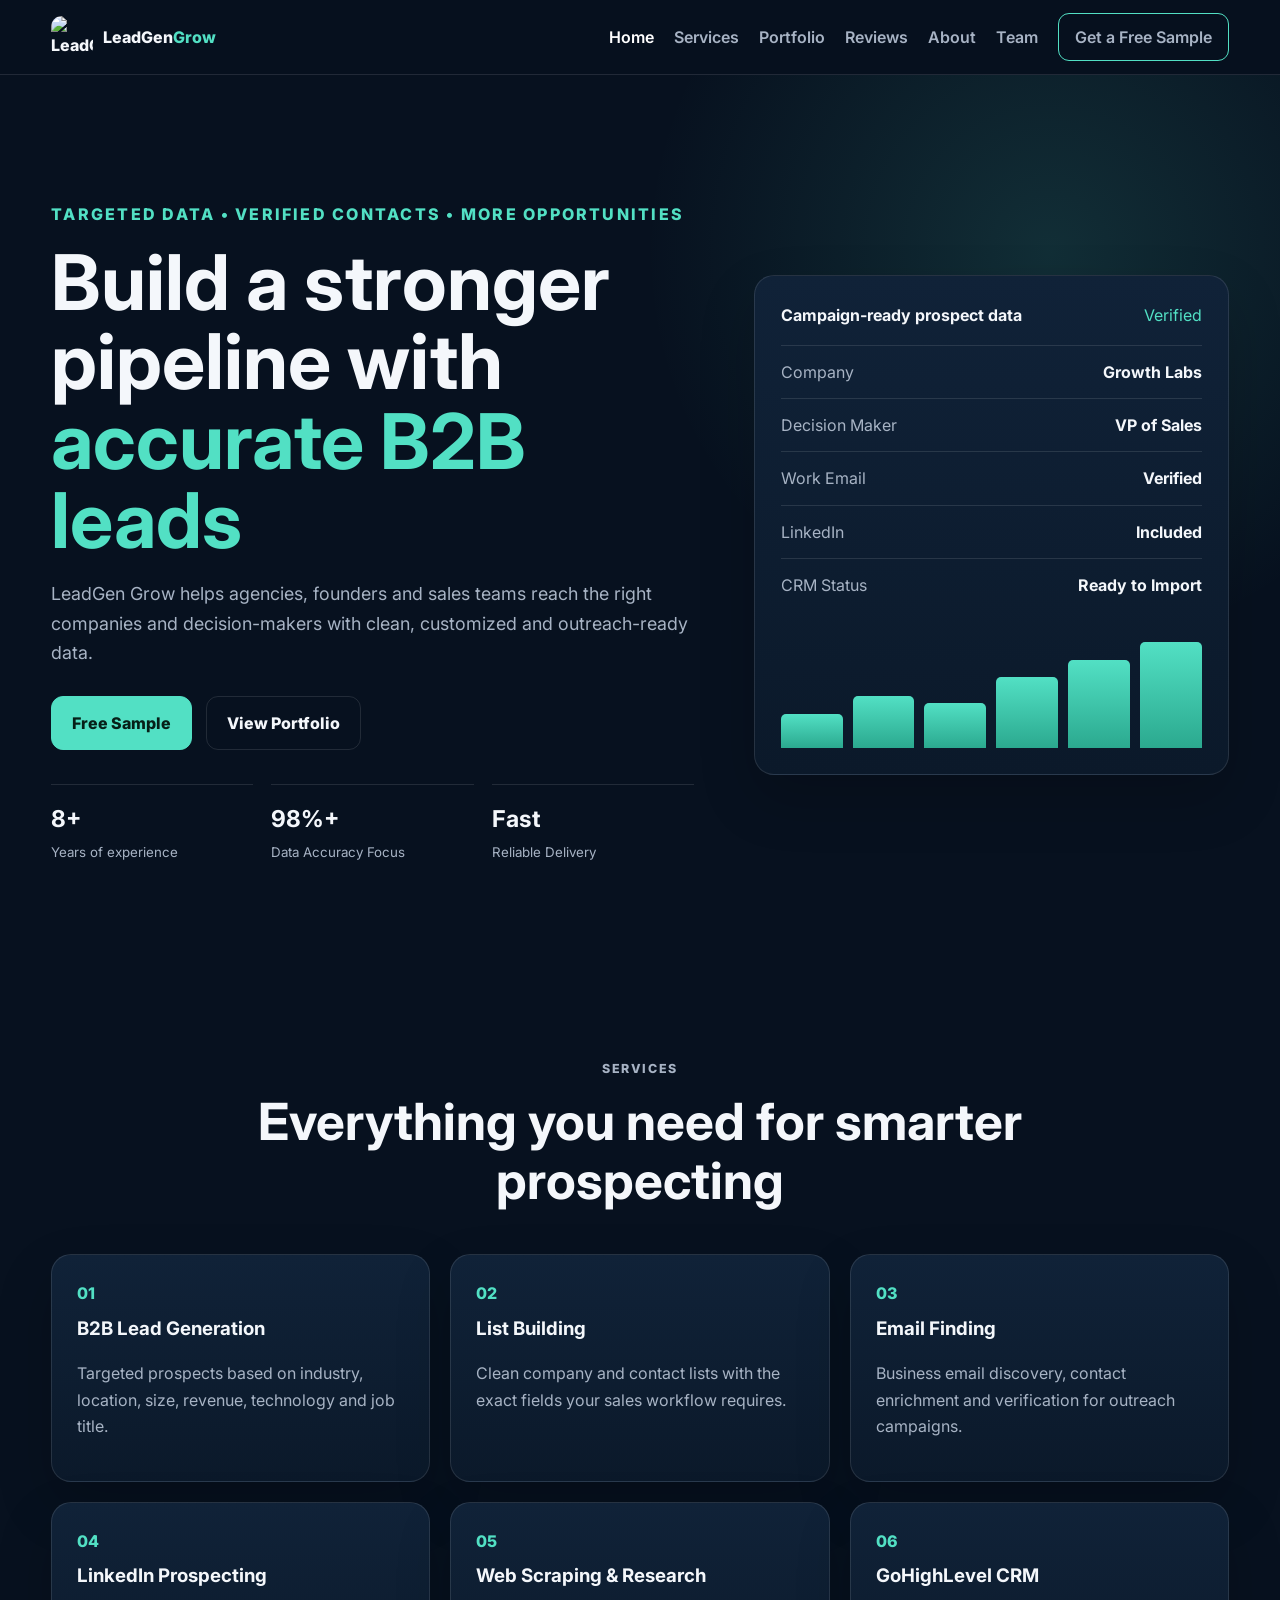
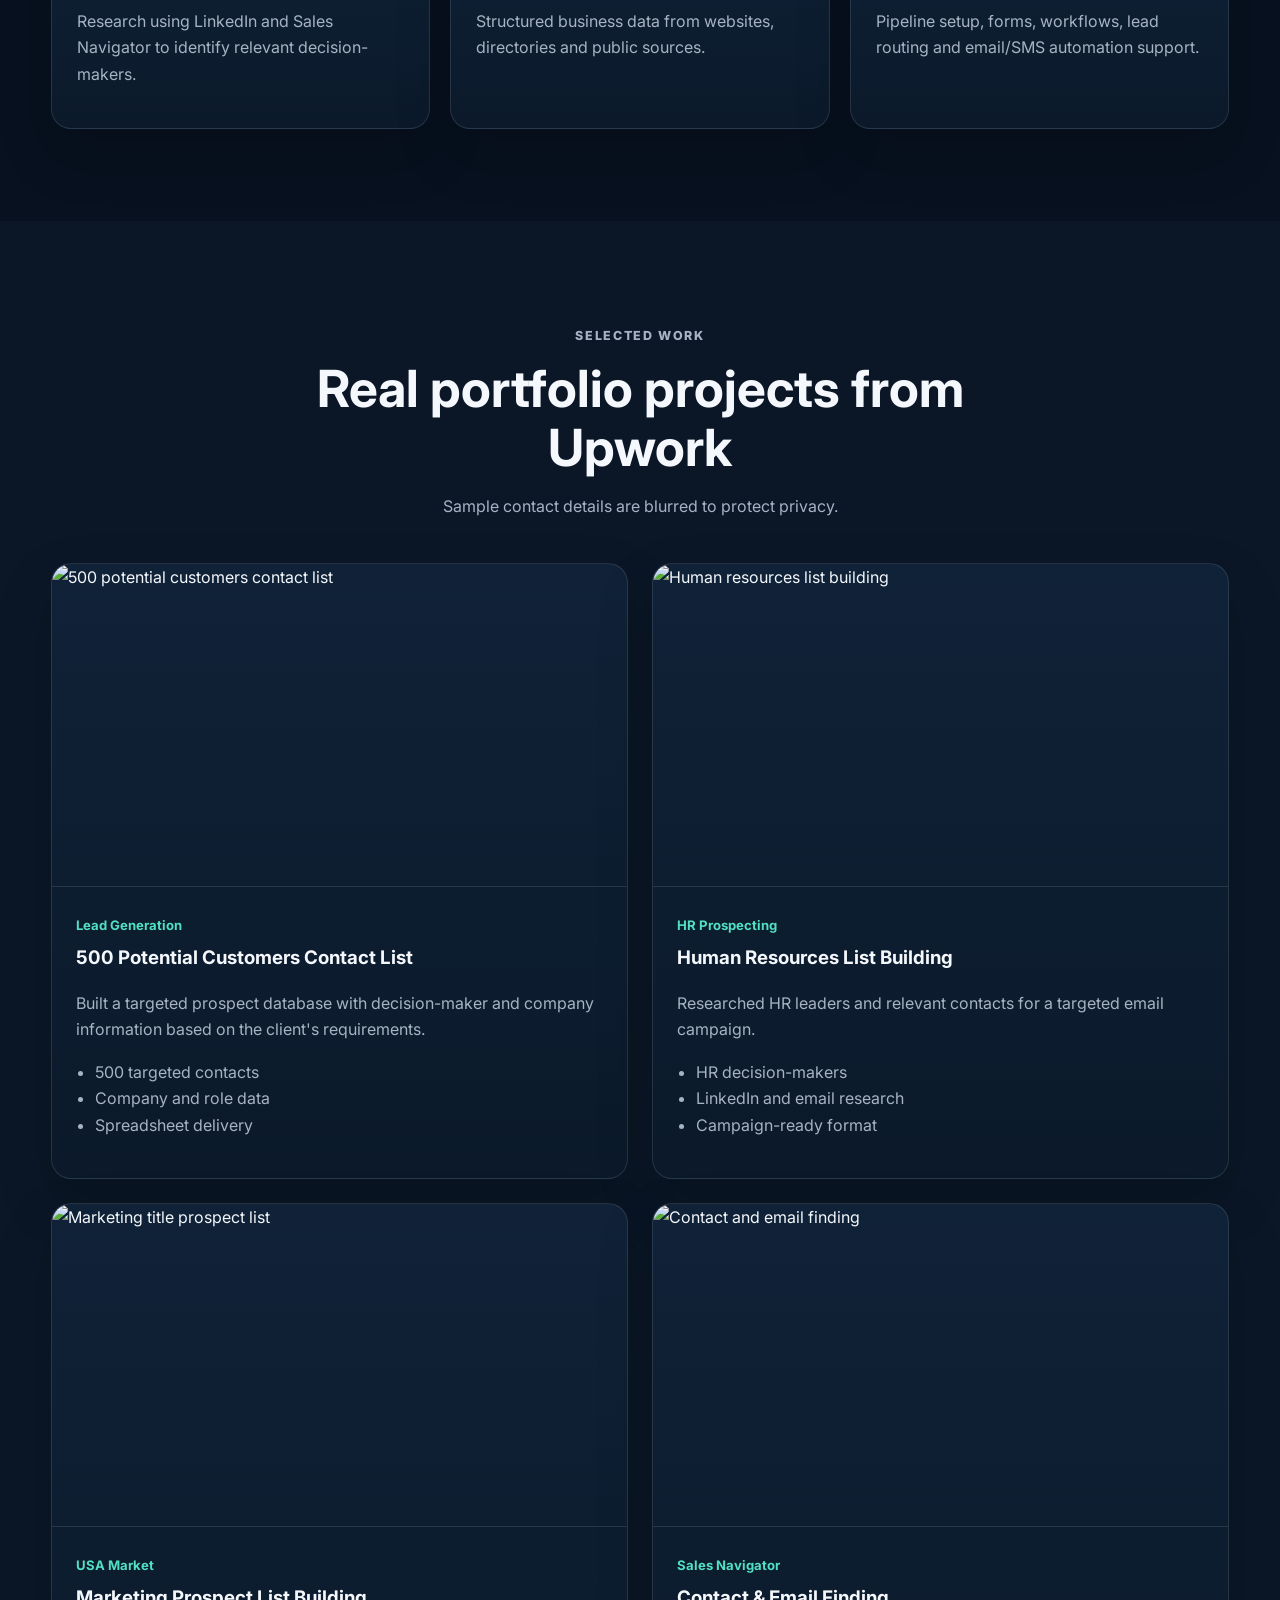
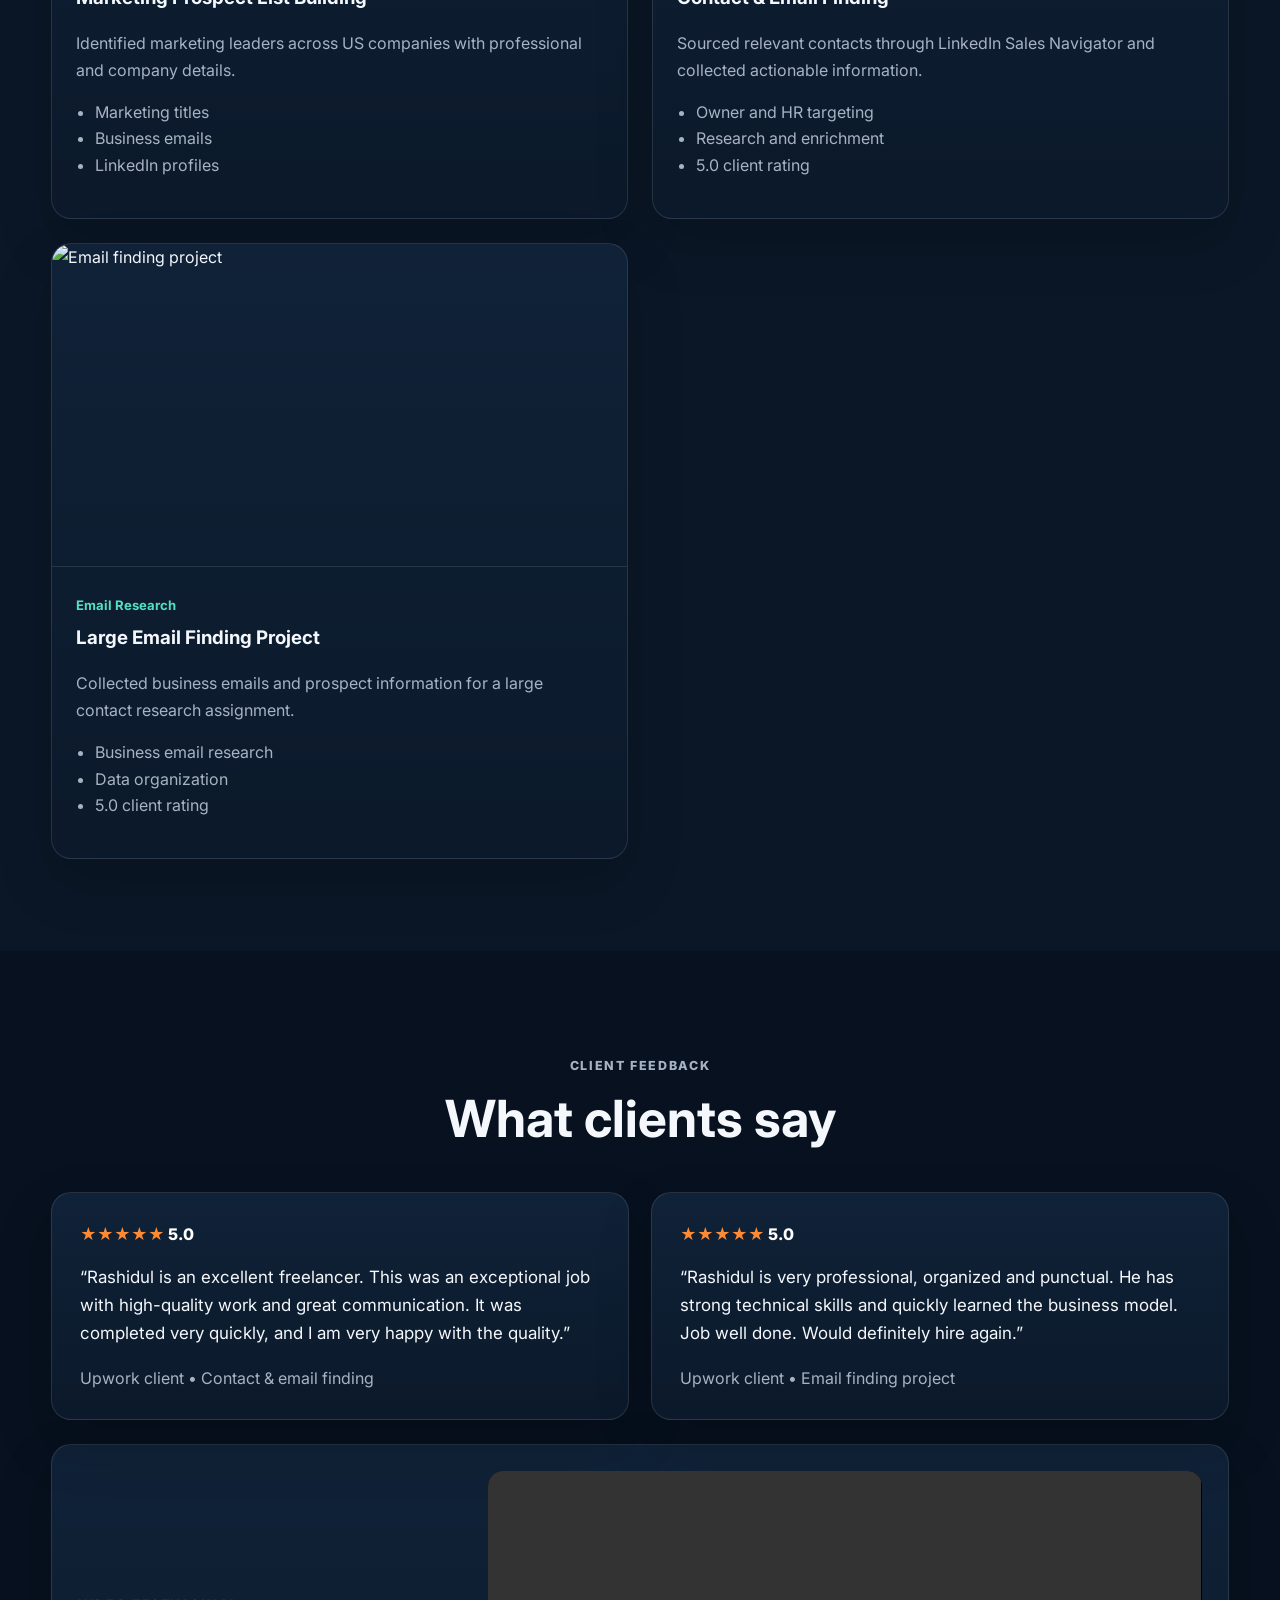
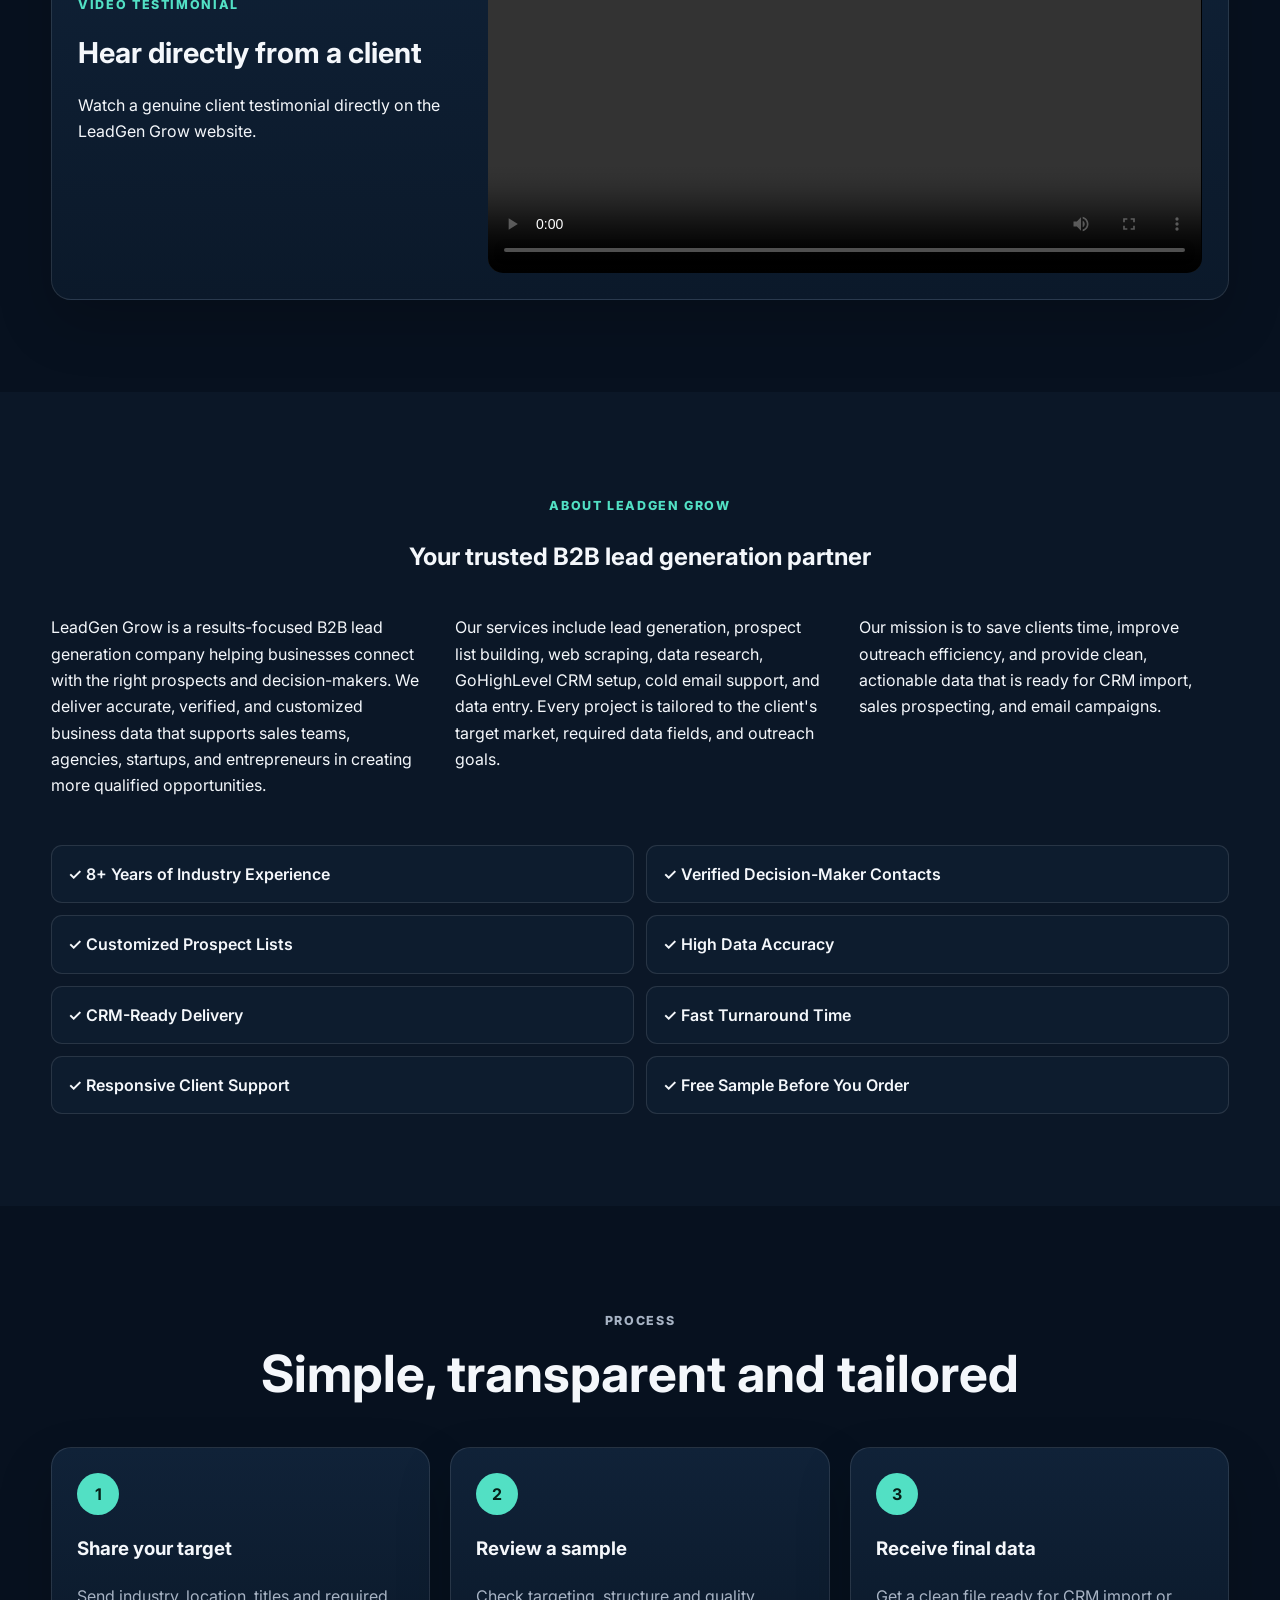
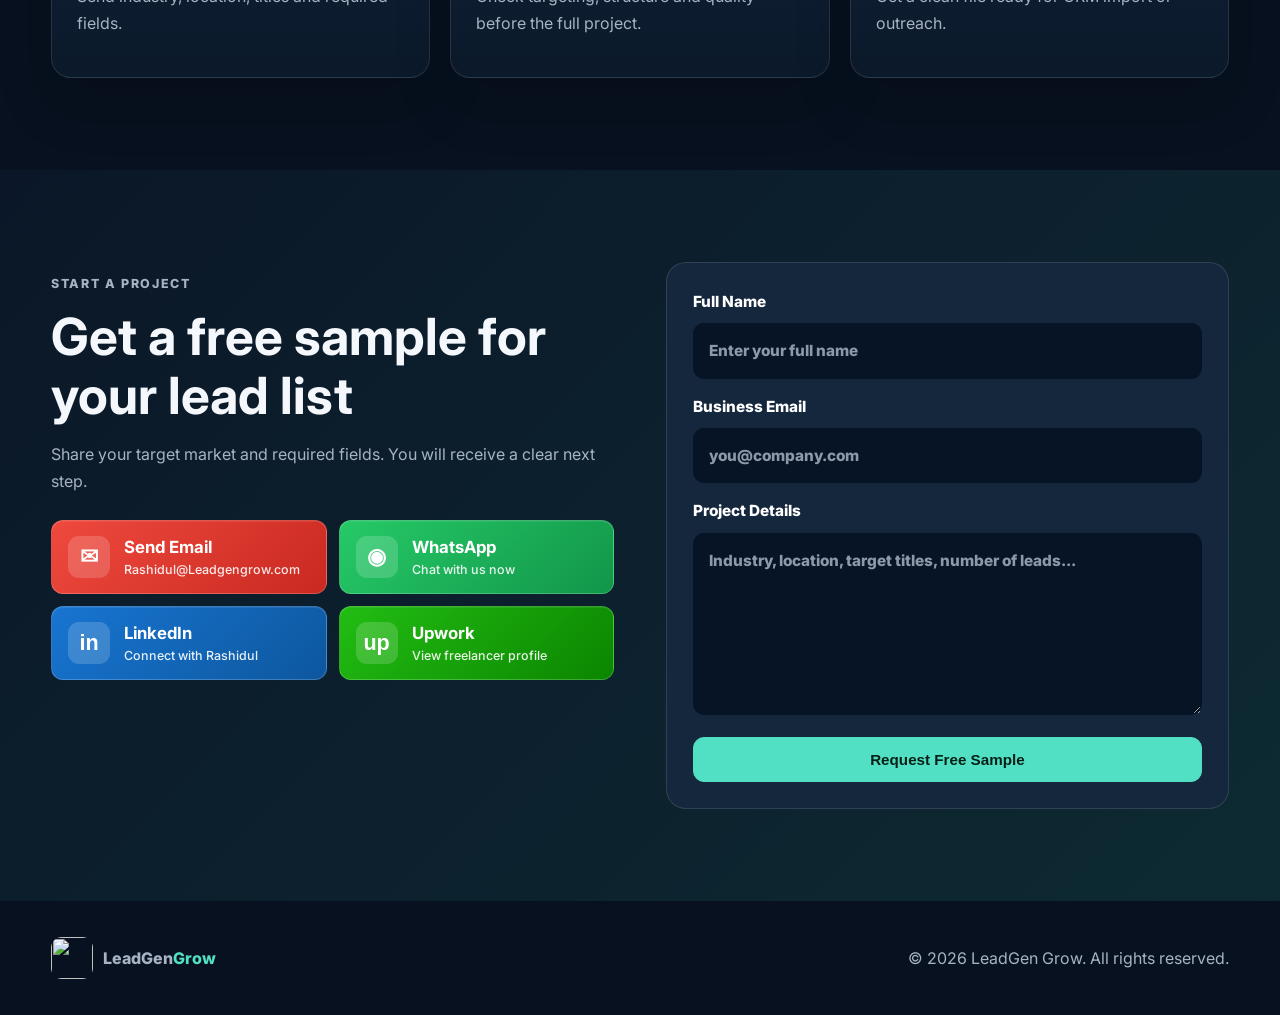
==== index.html @ 8ee7489d "Add files via upload" ====
<!DOCTYPE html>
<html lang="en">
<head>
  <meta charset="UTF-8">
  <meta name="viewport" content="width=device-width, initial-scale=1.0">
  <meta name="description" content="LeadGen Grow provides targeted B2B lead generation, list building, data research, email finding, web scraping and GoHighLevel CRM support.">
  <meta property="og:title" content="LeadGen Grow | Accurate B2B Leads">
  <meta property="og:description" content="Targeted data, verified contacts and CRM-ready prospect lists for growth-focused teams.">
  <meta property="og:type" content="website">
  <title>LeadGen Grow | B2B Lead Generation Agency</title>
  <link rel="preconnect" href="https://fonts.googleapis.com">
  <link rel="preconnect" href="https://fonts.gstatic.com" crossorigin>
  <link href="https://fonts.googleapis.com/css2?family=Inter:wght@400;500;600;700;800&display=swap" rel="stylesheet">
  <link rel="icon" href="assets/favicon.svg" type="image/svg+xml">
  <link rel="stylesheet" href="styles.css">
</head>
<body>
<div class="scroll-progress"><span></span></div>
<header class="header"><div class="container nav-wrap">
  <a class="logo" href="#home"><img src="assets/leadgengrow-logo-icon.png" alt="LeadGen Grow"><span>LeadGen<em>Grow</em></span></a>
  <button class="menu-btn" aria-label="Open menu" aria-expanded="false">☰</button>
  <nav class="nav"><a href="#home">Home</a><a href="#services">Services</a><a href="#portfolio">Portfolio</a><a href="#testimonials">Reviews</a><a href="#about">About</a><a href="team.html">Team</a><a class="nav-cta" href="#contact">Get a Free Sample</a></nav>
</div></header>
<main>
<section class="hero" id="home"><div class="container hero-grid">
  <div><p class="eyebrow">TARGETED DATA • VERIFIED CONTACTS • MORE OPPORTUNITIES</p><h1>Build a stronger pipeline with <span>accurate B2B leads</span></h1><p class="lead">LeadGen Grow helps agencies, founders and sales teams reach the right companies and decision-makers with clean, customized and outreach-ready data.</p><div class="actions"><a class="btn primary" href="#contact">Free Sample</a><a class="btn secondary" href="#portfolio">View Portfolio</a></div><div class="stats"><div><strong>8+</strong><small>Years of experience</small></div><div><strong>98%+</strong><small>Data Accuracy Focus</small></div><div><strong>Fast</strong><small>Reliable Delivery</small></div></div></div>
  <div class="hero-card"><div class="card-head"><b>Campaign-ready prospect data</b><span>Verified</span></div><div class="data-row"><span>Company</span><b>Growth Labs</b></div><div class="data-row"><span>Decision Maker</span><b>VP of Sales</b></div><div class="data-row"><span>Work Email</span><b>Verified</b></div><div class="data-row"><span>LinkedIn</span><b>Included</b></div><div class="data-row"><span>CRM Status</span><b>Ready to Import</b></div><div class="bars"><i></i><i></i><i></i><i></i><i></i><i></i></div></div>
</div></section>
<section class="section" id="services"><div class="container"><div class="section-heading"><p class="eyebrow">SERVICES</p><h2>Everything you need for smarter prospecting</h2></div><div class="grid services">
<article><span>01</span><h3>B2B Lead Generation</h3><p>Targeted prospects based on industry, location, size, revenue, technology and job title.</p></article>
<article><span>02</span><h3>List Building</h3><p>Clean company and contact lists with the exact fields your sales workflow requires.</p></article>
<article><span>03</span><h3>Email Finding</h3><p>Business email discovery, contact enrichment and verification for outreach campaigns.</p></article>
<article><span>04</span><h3>LinkedIn Prospecting</h3><p>Research using LinkedIn and Sales Navigator to identify relevant decision-makers.</p></article>
<article><span>05</span><h3>Web Scraping & Research</h3><p>Structured business data from websites, directories and public sources.</p></article>
<article><span>06</span><h3>GoHighLevel CRM</h3><p>Pipeline setup, forms, workflows, lead routing and email/SMS automation support.</p></article>
</div></div></section>
<section class="section alt" id="portfolio"><div class="container"><div class="section-heading"><p class="eyebrow">SELECTED WORK</p><h2>Real portfolio projects from Upwork</h2><p>Sample contact details are blurred to protect privacy.</p></div><div class="portfolio-grid">
<article class="project"><img src="assets/portfolio/500-potential-customers.png" alt="500 potential customers contact list"><div><span>Lead Generation</span><h3>500 Potential Customers Contact List</h3><p>Built a targeted prospect database with decision-maker and company information based on the client's requirements.</p><ul><li>500 targeted contacts</li><li>Company and role data</li><li>Spreadsheet delivery</li></ul></div></article>
<article class="project"><img src="assets/portfolio/hr-list-building.png" alt="Human resources list building"><div><span>HR Prospecting</span><h3>Human Resources List Building</h3><p>Researched HR leaders and relevant contacts for a targeted email campaign.</p><ul><li>HR decision-makers</li><li>LinkedIn and email research</li><li>Campaign-ready format</li></ul></div></article>
<article class="project"><img src="assets/portfolio/marketing-prospects-usa.png" alt="Marketing title prospect list"><div><span>USA Market</span><h3>Marketing Prospect List Building</h3><p>Identified marketing leaders across US companies with professional and company details.</p><ul><li>Marketing titles</li><li>Business emails</li><li>LinkedIn profiles</li></ul></div></article>
<article class="project"><img src="assets/portfolio/contact-email-finding.png" alt="Contact and email finding"><div><span>Sales Navigator</span><h3>Contact & Email Finding</h3><p>Sourced relevant contacts through LinkedIn Sales Navigator and collected actionable information.</p><ul><li>Owner and HR targeting</li><li>Research and enrichment</li><li>5.0 client rating</li></ul></div></article>
<article class="project"><img src="assets/portfolio/email-finding-project.png" alt="Email finding project"><div><span>Email Research</span><h3>Large Email Finding Project</h3><p>Collected business emails and prospect information for a large contact research assignment.</p><ul><li>Business email research</li><li>Data organization</li><li>5.0 client rating</li></ul></div></article>
</div></div></section>
<section class="section" id="testimonials"><div class="container"><div class="section-heading"><p class="eyebrow">CLIENT FEEDBACK</p><h2>What clients say</h2></div><div class="testimonial-grid">
<blockquote><div class="stars">★★★★★ <span>5.0</span></div><p>“Rashidul is an excellent freelancer. This was an exceptional job with high-quality work and great communication. It was completed very quickly, and I am very happy with the quality.”</p><cite>Upwork client • Contact & email finding</cite></blockquote>
<blockquote><div class="stars">★★★★★ <span>5.0</span></div><p>“Rashidul is very professional, organized and punctual. He has strong technical skills and quickly learned the business model. Job well done. Would definitely hire again.”</p><cite>Upwork client • Email finding project</cite></blockquote>
</div><div class="video-card"><div><p class="eyebrow">VIDEO TESTIMONIAL</p><h3>Hear directly from a client</h3><p>Watch a genuine client testimonial directly on the LeadGen Grow website.</p></div><div class="video-wrap"><video controls preload="metadata" playsinline aria-label="Client testimonial video"><source src="assets/Client-Testimonial.mp4" type="video/mp4">Your browser does not support the video tag.</video></div></div></div></section>
<section class="section alt" id="about"><div class="container"><div class="about-intro"><p class="eyebrow">ABOUT LEADGEN GROW</p><h2>Your trusted B2B lead generation partner</h2></div><div class="about-copy"><p>LeadGen Grow is a results-focused B2B lead generation company helping businesses connect with the right prospects and decision-makers. We deliver accurate, verified, and customized business data that supports sales teams, agencies, startups, and entrepreneurs in creating more qualified opportunities.</p><p>Our services include lead generation, prospect list building, web scraping, data research, GoHighLevel CRM setup, cold email support, and data entry. Every project is tailored to the client's target market, required data fields, and outreach goals.</p><p>Our mission is to save clients time, improve outreach efficiency, and provide clean, actionable data that is ready for CRM import, sales prospecting, and email campaigns.</p></div><div class="checks about-checks"><span>✓ 8+ Years of Industry Experience</span><span>✓ Verified Decision-Maker Contacts</span><span>✓ Customized Prospect Lists</span><span>✓ High Data Accuracy</span><span>✓ CRM-Ready Delivery</span><span>✓ Fast Turnaround Time</span><span>✓ Responsive Client Support</span><span>✓ Free Sample Before You Order</span></div></div></section>
<section class="section" id="process"><div class="container"><div class="section-heading"><p class="eyebrow">PROCESS</p><h2>Simple, transparent and tailored</h2></div><div class="grid process"><article><b>1</b><h3>Share your target</h3><p>Send industry, location, titles and required fields.</p></article><article><b>2</b><h3>Review a sample</h3><p>Check targeting, structure and quality before the full project.</p></article><article><b>3</b><h3>Receive final data</h3><p>Get a clean file ready for CRM import or outreach.</p></article></div></div></section>
<section class="contact" id="contact"><div class="container contact-grid"><div><p class="eyebrow">START A PROJECT</p><h2>Get a free sample for your lead list</h2><p>Share your target market and required fields. You will receive a clear next step.</p><div class="contact-links"><a class="contact-email" href="mailto:Rashidul@Leadgengrow.com"><span class="contact-icon" aria-hidden="true">✉</span><span><strong>Send Email</strong><small>Rashidul@Leadgengrow.com</small></span></a><a class="contact-whatsapp" href="https://wa.me/8801518638521" target="_blank" rel="noopener"><span class="contact-icon" aria-hidden="true">◉</span><span><strong>WhatsApp</strong><small>Chat with us now</small></span></a><a class="contact-linkedin" href="https://www.linkedin.com/in/rashidul-islam-53216623a/" target="_blank" rel="noopener"><span class="contact-icon contact-ln" aria-hidden="true">in</span><span><strong>LinkedIn</strong><small>Connect with Rashidul</small></span></a><a class="contact-upwork" href="https://upwork.com/freelancers/leadgeneratorpro/" target="_blank" rel="noopener"><span class="contact-icon contact-up" aria-hidden="true">up</span><span><strong>Upwork</strong><small>View freelancer profile</small></span></a></div></div>
<form name="lead-contact" method="POST" action="/success.html" data-netlify="true" netlify-honeypot="bot-field">
  <input type="hidden" name="form-name" value="lead-contact">
  <p class="hidden">
    <label>Don't fill this out: <input name="bot-field"></label>
  </p>
  <label>Full Name
    <input type="text" name="name" autocomplete="name" placeholder="Enter your full name" required>
  </label>
  <label>Business Email
    <input type="email" name="email" autocomplete="email" placeholder="you@company.com" required>
  </label>
  <label>Project Details
    <textarea name="message" rows="6" placeholder="Industry, location, target titles, number of leads..." required></textarea>
  </label>
  <button class="btn primary" type="submit">Request Free Sample</button>
</form></div></section>
</main>
<footer><div class="container footer-row"><a class="logo" href="#home"><img src="assets/leadgengrow-logo-icon.png" alt=""><span>LeadGen<em>Grow</em></span></a><p>© 2026 LeadGen Grow. All rights reserved.</p></div></footer>
<button class="back-top" aria-label="Back to top">↑</button><script src="script.js"></script>
</body></html>
---- styles.css ----
:root{--bg:#07111f;--bg2:#0b1727;--card:#102238;--text:#f4f7fb;--muted:#a7b3c4;--accent:#52e0c4;--accent2:#2ba98f;--border:rgba(255,255,255,.11)}*{box-sizing:border-box}html{scroll-behavior:smooth}body{margin:0;font-family:Inter,Arial,sans-serif;background:var(--bg);color:var(--text);line-height:1.65}a{color:inherit;text-decoration:none}img{max-width:100%;display:block}.container{width:min(1180px,92%);margin:auto}.scroll-progress{position:fixed;top:0;left:0;right:0;height:3px;z-index:1000}.scroll-progress span{display:block;height:100%;width:0;background:var(--accent)}.header{position:sticky;top:0;z-index:999;background:rgba(7,17,31,.88);backdrop-filter:blur(16px);border-bottom:1px solid var(--border)}.nav-wrap{min-height:74px;display:flex;align-items:center;justify-content:space-between}.logo{display:flex;align-items:center;gap:10px;font-weight:800}.logo img{width:42px;height:42px;border-radius:11px}.logo em{font-style:normal;color:var(--accent)}.nav{display:flex;align-items:center;gap:24px}.nav a{color:var(--muted);font-weight:600}.nav a:hover,.nav a.active{color:#fff}.nav-cta{padding:10px 16px;border:1px solid var(--accent);border-radius:11px}.menu-btn{display:none;background:none;border:0;color:#fff;font-size:1.6rem}.hero{padding:110px 0 90px;background:radial-gradient(circle at 82% 20%,rgba(82,224,196,.14),transparent 32%)}.hero-grid{display:grid;grid-template-columns:1.15fr .85fr;gap:60px;align-items:center}.eyebrow{color:var(--accent);font-size:.78rem;letter-spacing:.13em;font-weight:800}.hero h1{font-size:clamp(2.8rem,6vw,5.25rem);line-height:1.03;margin:.5rem 0 1.2rem}.hero h1 span{color:var(--accent)}.lead{font-size:1.12rem;color:var(--muted);max-width:700px}.actions{display:flex;gap:14px;flex-wrap:wrap;margin:28px 0}.btn{display:inline-flex;justify-content:center;align-items:center;padding:13px 20px;border-radius:12px;font-weight:800;border:1px solid var(--border);cursor:pointer}.primary{background:var(--accent);color:#062018;border-color:var(--accent)}.secondary{background:transparent}.stats{display:grid;grid-template-columns:repeat(3,1fr);gap:18px;margin-top:34px}.stats div{border-top:1px solid var(--border);padding-top:15px}.stats strong{display:block;font-size:1.45rem}.stats small{color:var(--muted)}.hero-card,.services article,.project,.testimonial-grid blockquote,.video-card,.process article,form{background:linear-gradient(180deg,#102238,#0b192a);border:1px solid var(--border);border-radius:20px;box-shadow:0 24px 55px rgba(0,0,0,.18)}.hero-card{padding:26px}.card-head,.data-row{display:flex;justify-content:space-between;gap:20px}.card-head{padding-bottom:16px}.card-head span{color:var(--accent)}.data-row{padding:13px 0;border-top:1px solid var(--border)}.data-row span{color:var(--muted)}.bars{height:120px;display:flex;gap:10px;align-items:flex-end;margin-top:24px}.bars i{flex:1;background:linear-gradient(var(--accent),var(--accent2));border-radius:5px 5px 0 0}.bars i:nth-child(1){height:30%}.bars i:nth-child(2){height:46%}.bars i:nth-child(3){height:40%}.bars i:nth-child(4){height:63%}.bars i:nth-child(5){height:78%}.bars i:nth-child(6){height:94%}.section{padding:92px 0}.alt{background:var(--bg2)}.section-heading{text-align:center;max-width:780px;margin:0 auto 44px}.section-heading h2,.about-grid h2,.contact h2{font-size:clamp(2rem,4vw,3.2rem);line-height:1.15;margin:.45rem 0}.section-heading p,.services p,.project p,.process p,.about-grid p,.contact p{color:var(--muted)}.grid{display:grid;gap:20px}.services{grid-template-columns:repeat(3,1fr)}.services article{padding:25px}.services article>span{color:var(--accent);font-weight:800}.services h3{margin:.45rem 0}.portfolio-grid{display:grid;grid-template-columns:repeat(2,1fr);gap:24px}.project{overflow:hidden}.project img{aspect-ratio:16/9;object-fit:cover;border-bottom:1px solid var(--border)}.project>div{padding:24px}.project>div>span{color:var(--accent);font-weight:700;font-size:.82rem}.project h3{margin:.35rem 0 .6rem}.project ul{color:var(--muted);padding-left:19px}.testimonial-grid{display:grid;grid-template-columns:1fr 1fr;gap:22px}.testimonial-grid blockquote{margin:0;padding:28px}.stars{color:#ff8a34;font-weight:800}.stars span{color:#fff}.testimonial-grid p{font-size:1.06rem}.testimonial-grid cite{color:var(--muted);font-style:normal}.video-card{margin-top:24px;padding:26px;display:grid;grid-template-columns:.7fr 1.3fr;gap:26px;align-items:center}.video-card h3{font-size:1.8rem;margin:.2rem 0}.video-wrap{position:relative;padding-top:56.25%;overflow:hidden;border-radius:15px}.video-wrap iframe,.video-wrap video{position:absolute;inset:0;width:100%;height:100%;border:0}.video-wrap video{background:#000;object-fit:contain}.about-grid{display:grid;grid-template-columns:.8fr 1.2fr;gap:70px}.checks{display:grid;grid-template-columns:1fr 1fr;gap:12px;margin-top:24px}.checks span{padding:13px;border:1px solid var(--border);border-radius:11px;background:#0d1c2e}.process{grid-template-columns:repeat(3,1fr)}.process article{padding:25px}.process b{display:grid;place-items:center;width:42px;height:42px;border-radius:50%;background:var(--accent);color:#062018}.contact{padding:92px 0;background:linear-gradient(135deg,#0b1728,#0d2a32)}.contact-grid{display:grid;grid-template-columns:1fr 1fr;gap:52px}.contact-links{display:grid;grid-template-columns:repeat(2,1fr);gap:12px;margin-top:26px}.contact-links a{padding:13px 15px;border-radius:12px;background:#102238;border:1px solid var(--border);font-weight:700}.contact-links a:hover{border-color:var(--accent)}form{padding:26px;display:grid;gap:15px}form label{display:grid;gap:7px;font-weight:600}input,textarea{width:100%;background:#07111f;border:1px solid var(--border);border-radius:10px;padding:13px;color:#fff;font:inherit}.hidden{position:absolute;left:-9999px}.footer-row{display:flex;align-items:center;justify-content:space-between;padding:28px 0;color:var(--muted)}.back-top{position:fixed;right:22px;bottom:22px;width:44px;height:44px;border-radius:50%;border:1px solid var(--border);background:var(--card);color:#fff;opacity:0;pointer-events:none}.back-top.show{opacity:1;pointer-events:auto}.services article,.project,.process article,.testimonial-grid blockquote{transition:.22s}.services article:hover,.project:hover,.process article:hover,.testimonial-grid blockquote:hover{transform:translateY(-5px);border-color:rgba(82,224,196,.5)}section[id]{scroll-margin-top:82px}@media(max-width:900px){.hero-grid,.about-grid,.contact-grid,.video-card{grid-template-columns:1fr}.services,.process{grid-template-columns:1fr 1fr}.menu-btn{display:block}.nav{display:none;position:absolute;top:74px;left:4%;right:4%;background:#0b192a;border:1px solid var(--border);padding:18px;border-radius:14px;flex-direction:column}.nav.open{display:flex}.portfolio-grid,.testimonial-grid{grid-template-columns:1fr}}@media(max-width:620px){.services,.process,.stats,.checks,.contact-links{grid-template-columns:1fr}.hero{padding-top:82px}.section,.contact{padding:72px 0}.footer-row{flex-direction:column;gap:12px;text-align:center}.actions .btn{width:100%}}

/* Final layout refinements */
body{overflow-x:hidden}
.nav-wrap{gap:28px}.nav{gap:20px;white-space:nowrap}.hero-card{min-width:0}.card-head b,.data-row b{text-align:right}.data-row span{min-width:120px}.bars{height:112px}
.about-intro{max-width:780px;margin:0 auto 38px;text-align:center}.about-copy{display:grid;grid-template-columns:repeat(3,minmax(0,1fr));gap:34px}.about-copy p{margin:0}.about-checks{margin-top:46px}.about-checks span{min-height:58px;display:flex;align-items:center;padding:15px 16px;font-weight:600}
.contact-links a{display:flex;align-items:center;gap:14px;min-height:74px;padding:13px 16px;color:#fff;border:1px solid rgba(255,255,255,.18);box-shadow:inset 0 1px 0 rgba(255,255,255,.08)}.contact-links a:hover{border-color:rgba(255,255,255,.45);transform:translateY(-2px)}.contact-links strong,.contact-links small{display:block;line-height:1.25}.contact-links strong{font-size:1.05rem}.contact-links small{margin-top:4px;font-size:.78rem;color:rgba(255,255,255,.9);font-weight:500}.contact-icon{display:grid;place-items:center;flex:0 0 42px;width:42px;height:42px;border-radius:11px;background:rgba(255,255,255,.17);font-size:1.35rem;font-weight:800}.contact-ln,.contact-up{font-family:Arial,sans-serif}.contact-email{background:linear-gradient(135deg,#ef493e,#c92920)!important}.contact-whatsapp{background:linear-gradient(135deg,#26c967,#12964a)!important}.contact-linkedin{background:linear-gradient(135deg,#1875d1,#0d579e)!important}.contact-upwork{background:linear-gradient(135deg,#22bd13,#0b8500)!important}
@media(max-width:1120px){.menu-btn{display:block}.nav{display:none;position:absolute;top:74px;left:4%;right:4%;background:#0b192a;border:1px solid var(--border);padding:18px;border-radius:14px;flex-direction:column;white-space:normal}.nav.open{display:flex}.about-copy{grid-template-columns:1fr 1fr}.about-copy p:last-child{grid-column:1/-1}}
@media(max-width:760px){.about-copy{grid-template-columns:1fr}.about-copy p:last-child{grid-column:auto}.data-row{gap:12px}.data-row span{min-width:0}.hero-card{padding:20px}.contact-links{grid-template-columns:1fr}.about-checks{grid-template-columns:1fr}}

/* Premium founder page */
.founder-hero{padding:110px 0 96px;background:radial-gradient(circle at 18% 22%,rgba(82,224,196,.14),transparent 31%),radial-gradient(circle at 88% 72%,rgba(43,169,143,.1),transparent 26%)}
.founder-hero-grid{display:grid;grid-template-columns:.75fr 1.25fr;gap:68px;align-items:center}
.founder-profile-card{position:relative;padding:34px;background:linear-gradient(160deg,rgba(16,34,56,.98),rgba(9,24,40,.98));border:1px solid rgba(82,224,196,.25);border-radius:26px;text-align:center;box-shadow:0 30px 70px rgba(0,0,0,.28);overflow:hidden}
.founder-profile-card:before{content:"";position:absolute;width:220px;height:220px;border-radius:50%;background:rgba(82,224,196,.09);top:-110px;right:-90px}
.founder-avatar{position:relative;width:150px;height:150px;margin:0 auto 20px;border-radius:50%;display:grid;place-items:center;background:linear-gradient(135deg,var(--accent),var(--accent2));color:#062018;font-size:3.2rem;font-weight:800;border:8px solid rgba(255,255,255,.07);box-shadow:0 20px 40px rgba(0,0,0,.25)}
.founder-status{display:inline-flex;align-items:center;gap:8px;padding:7px 11px;border-radius:999px;background:rgba(82,224,196,.09);border:1px solid rgba(82,224,196,.2);color:#c8fff4;font-size:.78rem;font-weight:700}.founder-status span{width:8px;height:8px;border-radius:50%;background:var(--accent);box-shadow:0 0 0 5px rgba(82,224,196,.1)}
.founder-profile-card h2{margin:18px 0 4px;font-size:1.75rem}.founder-profile-card>p{margin:0;color:var(--muted)}
.founder-badges{display:flex;justify-content:center;gap:8px;flex-wrap:wrap;margin:22px 0}.founder-badges span{padding:8px 10px;border:1px solid var(--border);border-radius:9px;background:#0b192a;color:#dce7f4;font-size:.76rem;font-weight:700}
.founder-socials{display:grid;grid-template-columns:1fr 1fr;gap:10px}.founder-socials .btn{padding:11px}
.founder-copy h1{font-size:clamp(2.5rem,5vw,4.65rem);line-height:1.06;margin:.45rem 0 1.25rem}.founder-copy h1 span{color:var(--accent)}.founder-copy>p:not(.eyebrow){color:var(--muted);max-width:780px}.founder-copy .lead{font-size:1.15rem;color:#d9e4f1}
.founder-actions{display:flex;gap:12px;flex-wrap:wrap;margin:28px 0 34px}
.founder-stats{display:grid;grid-template-columns:repeat(4,1fr);gap:12px}.founder-stats div{padding:17px 14px;background:rgba(16,34,56,.72);border:1px solid var(--border);border-radius:14px}.founder-stats strong{display:block;color:var(--accent);font-size:1.5rem}.founder-stats span{display:block;color:var(--muted);font-size:.75rem;line-height:1.35;margin-top:3px}
.founder-expertise-grid{display:grid;grid-template-columns:repeat(3,1fr);gap:20px}.founder-expertise-grid article{padding:27px;background:linear-gradient(180deg,#102238,#0b192a);border:1px solid var(--border);border-radius:19px;transition:.22s}.founder-expertise-grid article:hover{transform:translateY(-5px);border-color:rgba(82,224,196,.5)}.founder-expertise-grid article>span{display:grid;place-items:center;width:42px;height:42px;border-radius:12px;background:rgba(82,224,196,.1);color:var(--accent);font-weight:800}.founder-expertise-grid h3{margin:17px 0 8px}.founder-expertise-grid p{margin:0;color:var(--muted)}
.founder-values-grid{display:grid;grid-template-columns:.85fr 1.15fr;gap:70px;align-items:center}.founder-values h2{font-size:clamp(2rem,4vw,3.2rem);line-height:1.15;margin:.45rem 0 1rem}.founder-values p{color:var(--muted);margin-bottom:24px}.founder-checks{display:grid;grid-template-columns:1fr 1fr;gap:13px}.founder-checks span{min-height:70px;display:flex;align-items:center;padding:16px 18px;border:1px solid var(--border);border-radius:14px;background:#0d1c2e;font-weight:600}
.founder-cta{padding:28px 0 82px}.founder-cta-inner{display:flex;align-items:center;justify-content:space-between;gap:35px;padding:38px 42px;border:1px solid rgba(82,224,196,.25);border-radius:24px;background:linear-gradient(135deg,#102238,#0c3033);box-shadow:0 25px 60px rgba(0,0,0,.2)}.founder-cta h2{font-size:clamp(1.8rem,3vw,2.65rem);margin:.35rem 0 .6rem}.founder-cta p{margin:0;color:var(--muted)}.founder-cta .btn{flex:0 0 auto}
@media(max-width:980px){.founder-hero-grid,.founder-values-grid{grid-template-columns:1fr}.founder-profile-card{max-width:520px;margin:auto}.founder-expertise-grid{grid-template-columns:1fr 1fr}.founder-stats{grid-template-columns:1fr 1fr}}
@media(max-width:650px){.founder-hero{padding:78px 0 70px}.founder-expertise-grid,.founder-checks,.founder-socials{grid-template-columns:1fr}.founder-stats{grid-template-columns:1fr 1fr}.founder-cta-inner{padding:28px 22px;align-items:flex-start;flex-direction:column}.founder-cta .btn{width:100%}.founder-actions .btn{width:100%}}

/* Founder photo and final deploy assets */
.hero .eyebrow{font-size:1rem;letter-spacing:.14em}
.founder-avatar{overflow:hidden;padding:0;background:#0b192a}
.founder-avatar img{width:100%;height:100%;object-fit:cover;object-position:center 18%;border-radius:50%}
.testimonial-placeholder{padding-top:0;min-height:280px;display:grid;place-items:center;background:linear-gradient(135deg,#102238,#0c3033);border:1px solid var(--border)}
.testimonial-placeholder>div{text-align:center}.testimonial-placeholder strong,.testimonial-placeholder span{display:block}.testimonial-placeholder strong{font-size:1.45rem}.testimonial-placeholder span{color:var(--muted);margin-top:6px}

/* Thank-you page */
.success-page{min-height:100vh;display:grid;place-items:center;padding:32px;background:radial-gradient(circle at 50% 20%,rgba(82,224,196,.16),transparent 38%),var(--bg)}
.success-card{width:min(620px,100%);padding:48px 36px;text-align:center;background:linear-gradient(180deg,#102238,#0b192a);border:1px solid var(--border);border-radius:24px;box-shadow:0 30px 70px rgba(0,0,0,.28)}
.success-icon{width:72px;height:72px;margin:0 auto 18px;display:grid;place-items:center;border-radius:50%;background:var(--accent);color:#062018;font-size:2rem;font-weight:800}
.success-card h1{font-size:clamp(2rem,5vw,3.2rem);line-height:1.1;margin:.5rem 0 1rem}
.success-card>p:not(.eyebrow){color:var(--muted);margin:0 auto 26px;max-width:520px}


/* Contact form matched to supplied reference */
.contact form{padding:26px;border-radius:20px;background:#14273d;border:1px solid rgba(255,255,255,.12);box-shadow:none;align-self:start}
.contact form label{gap:9px;color:#fff;font-size:.96rem;font-weight:800}
.contact form input,.contact form textarea{background:#061426;border:1px solid transparent;border-radius:11px;padding:14px 15px;color:#fff;outline:none;transition:border-color .2s,box-shadow .2s}
.contact form input{min-height:49px}
.contact form textarea{min-height:140px;resize:vertical}
.contact form input::placeholder,.contact form textarea::placeholder{color:#8d98a8;opacity:1}
.contact form input:focus,.contact form textarea:focus{border-color:var(--accent);box-shadow:0 0 0 2px rgba(82,224,196,.08)}
.contact form .btn{width:100%;min-height:45px;margin-top:7px;border-radius:11px;font-size:.95rem}
@media(max-width:620px){.contact form{padding:22px 18px}}
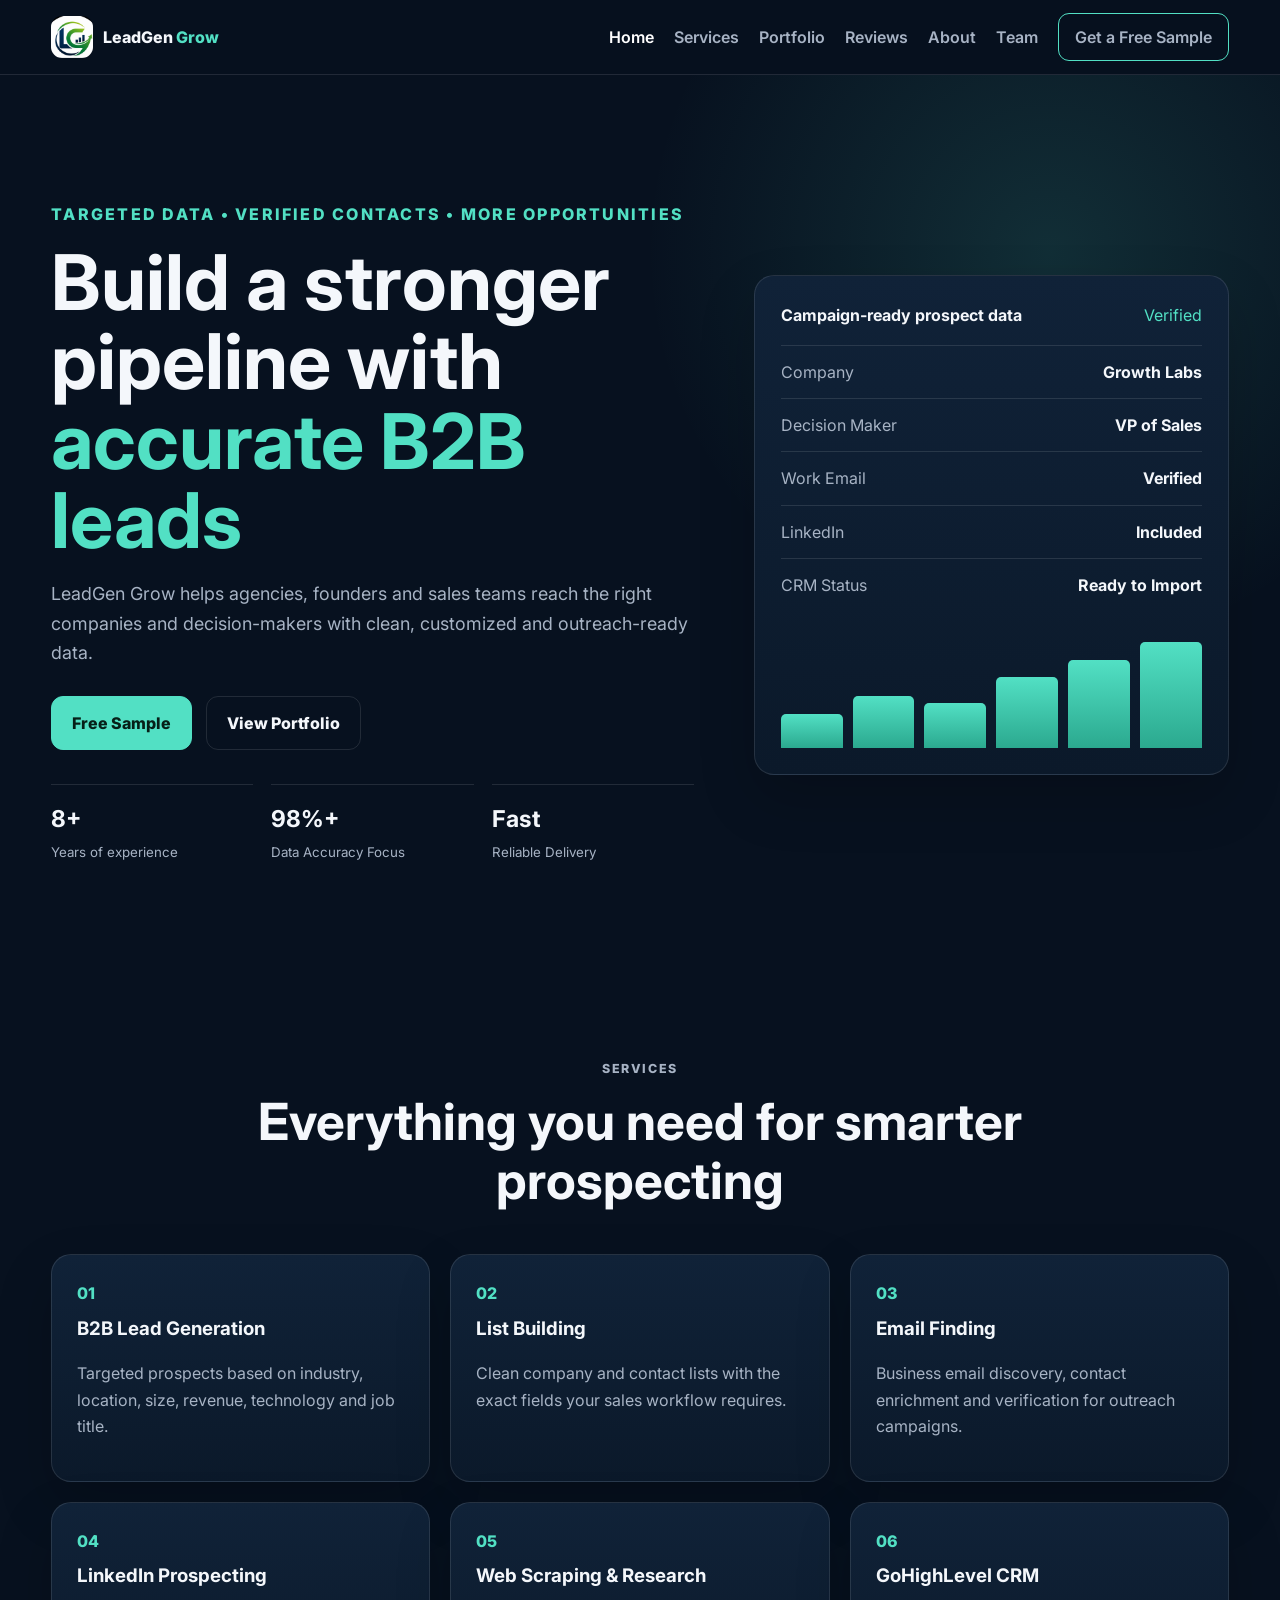
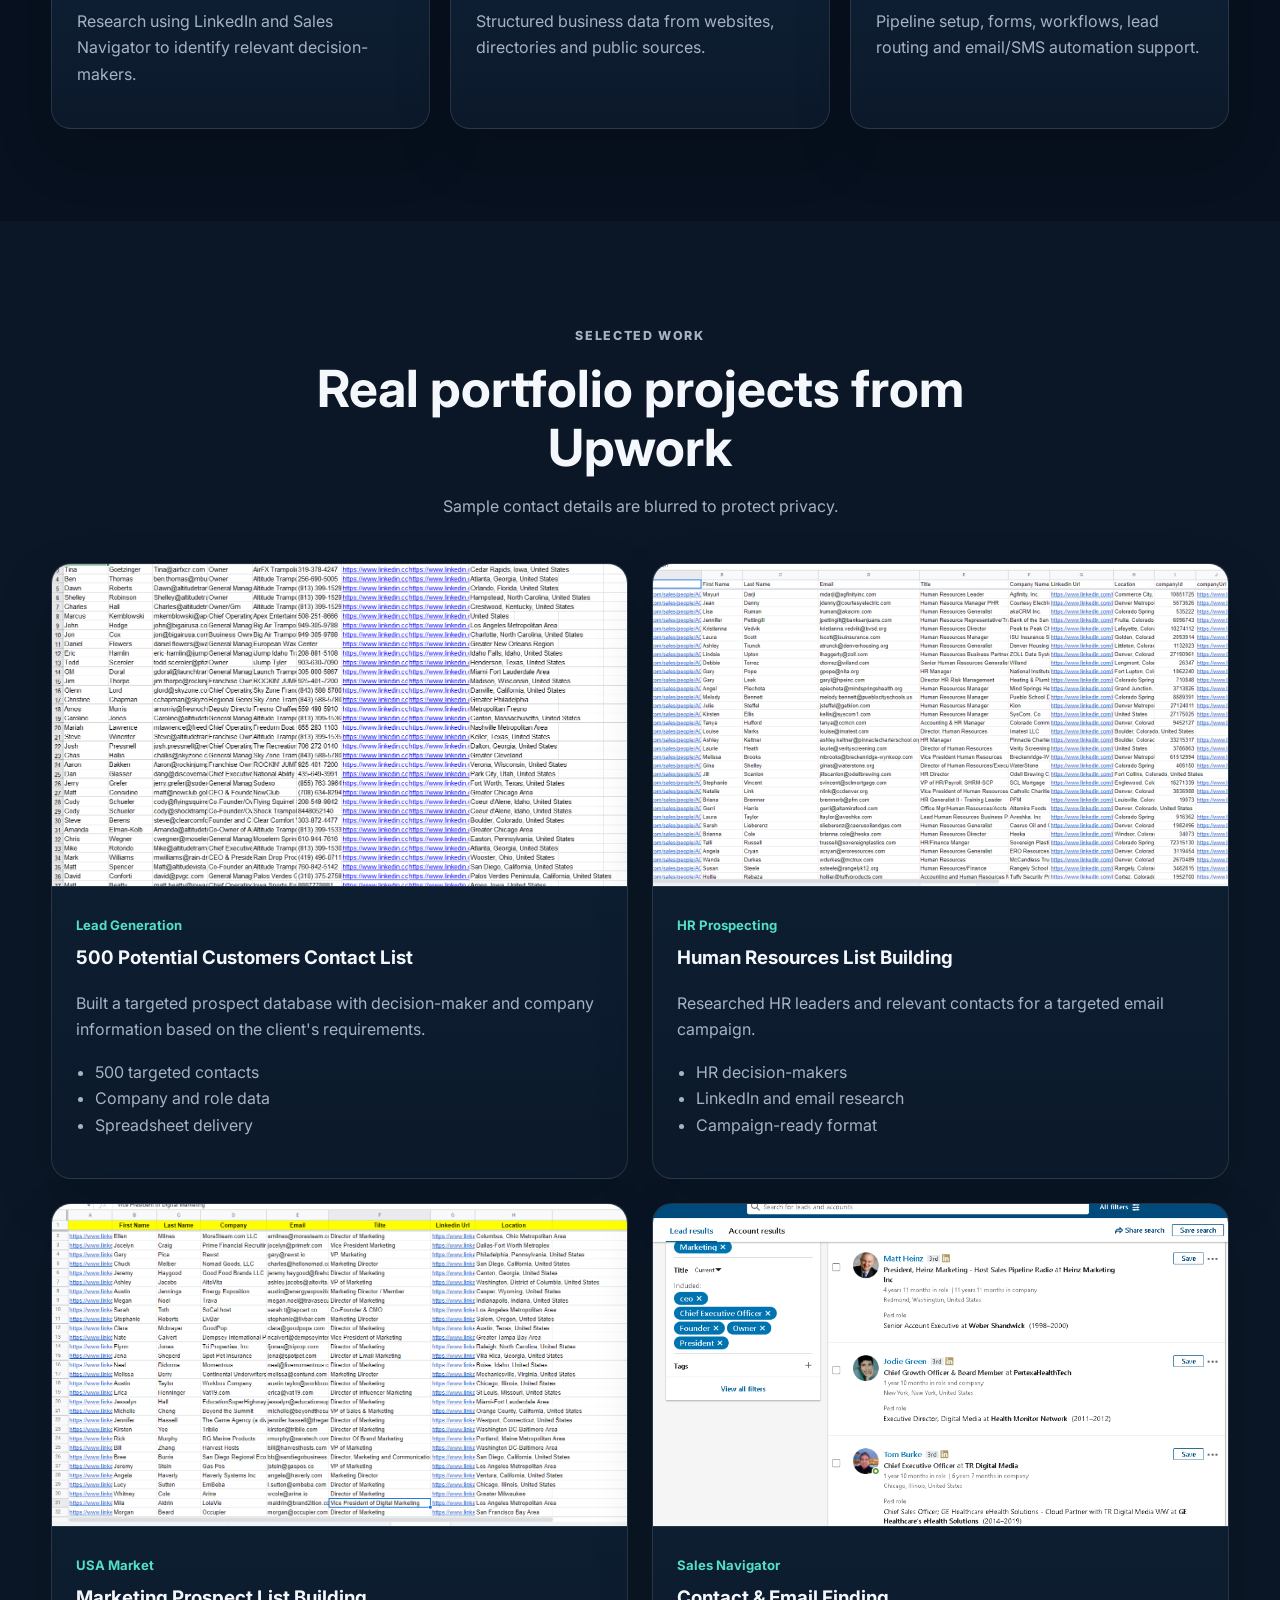
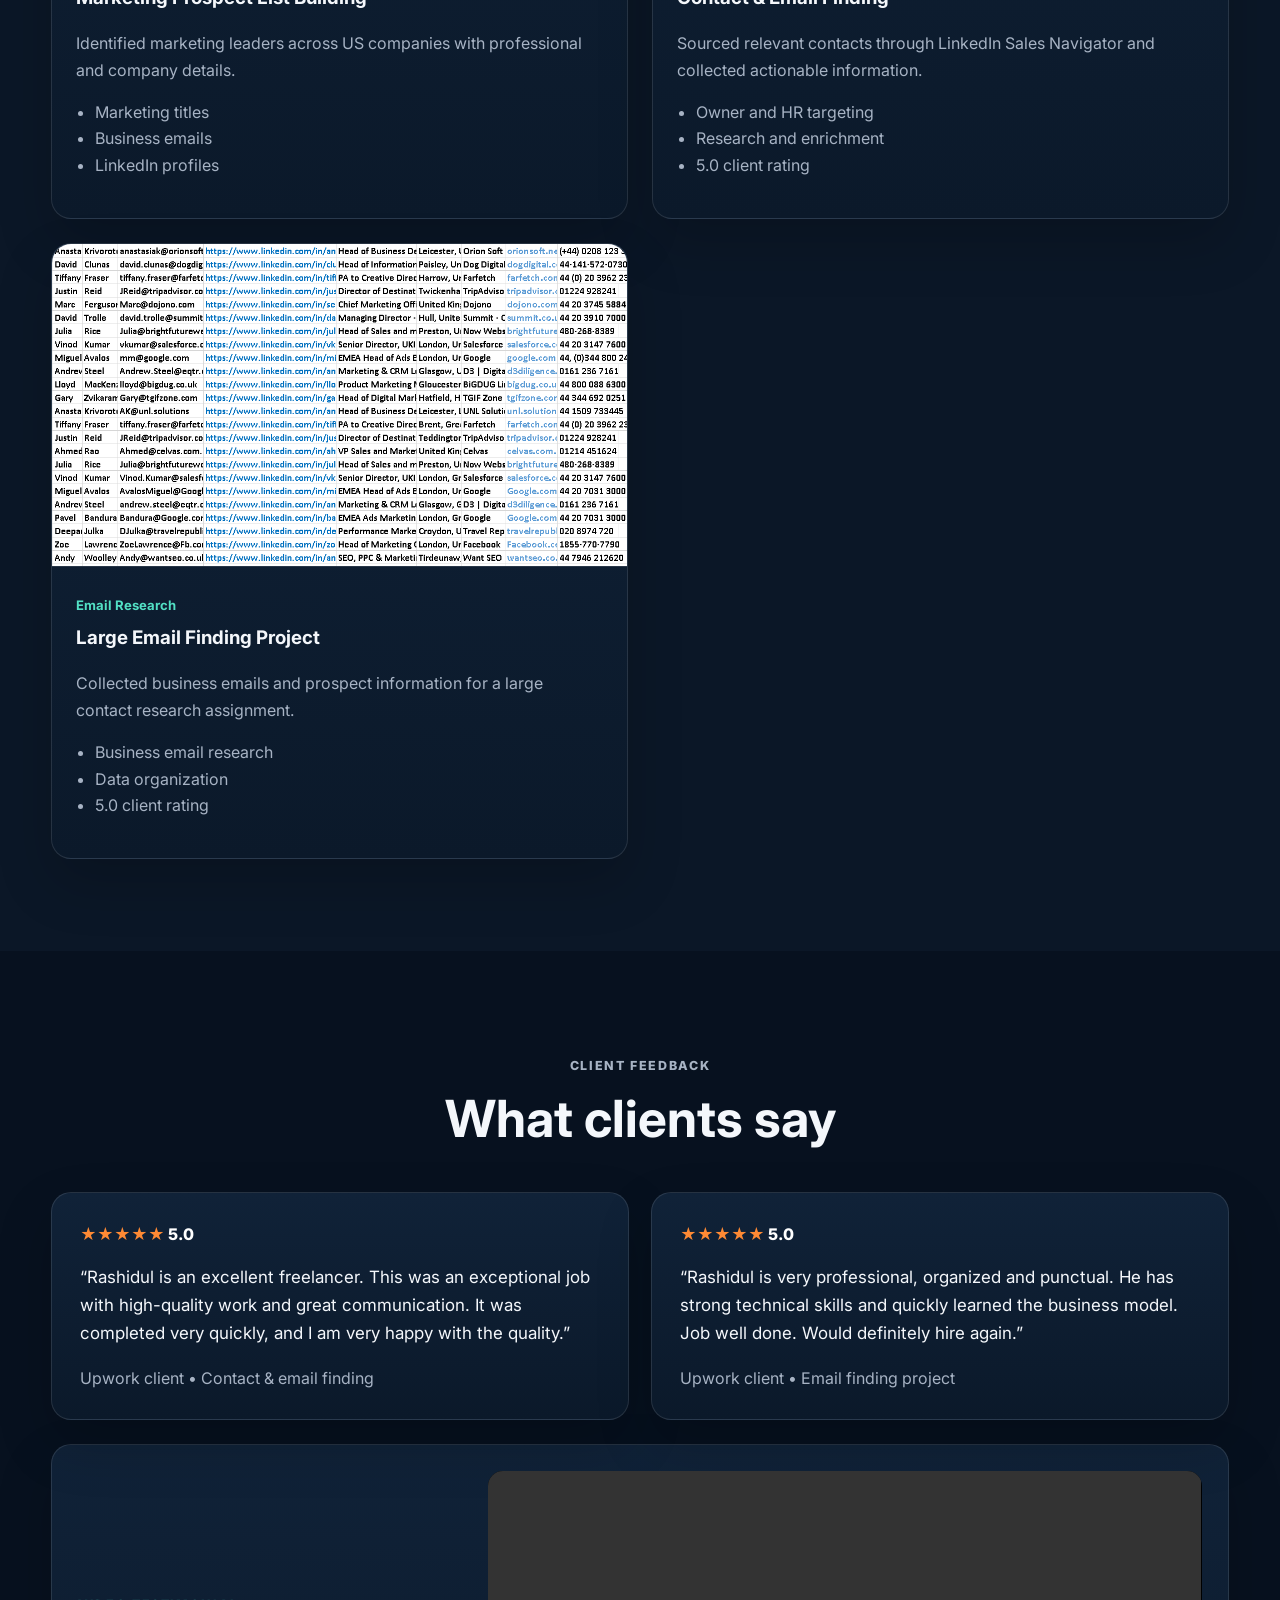
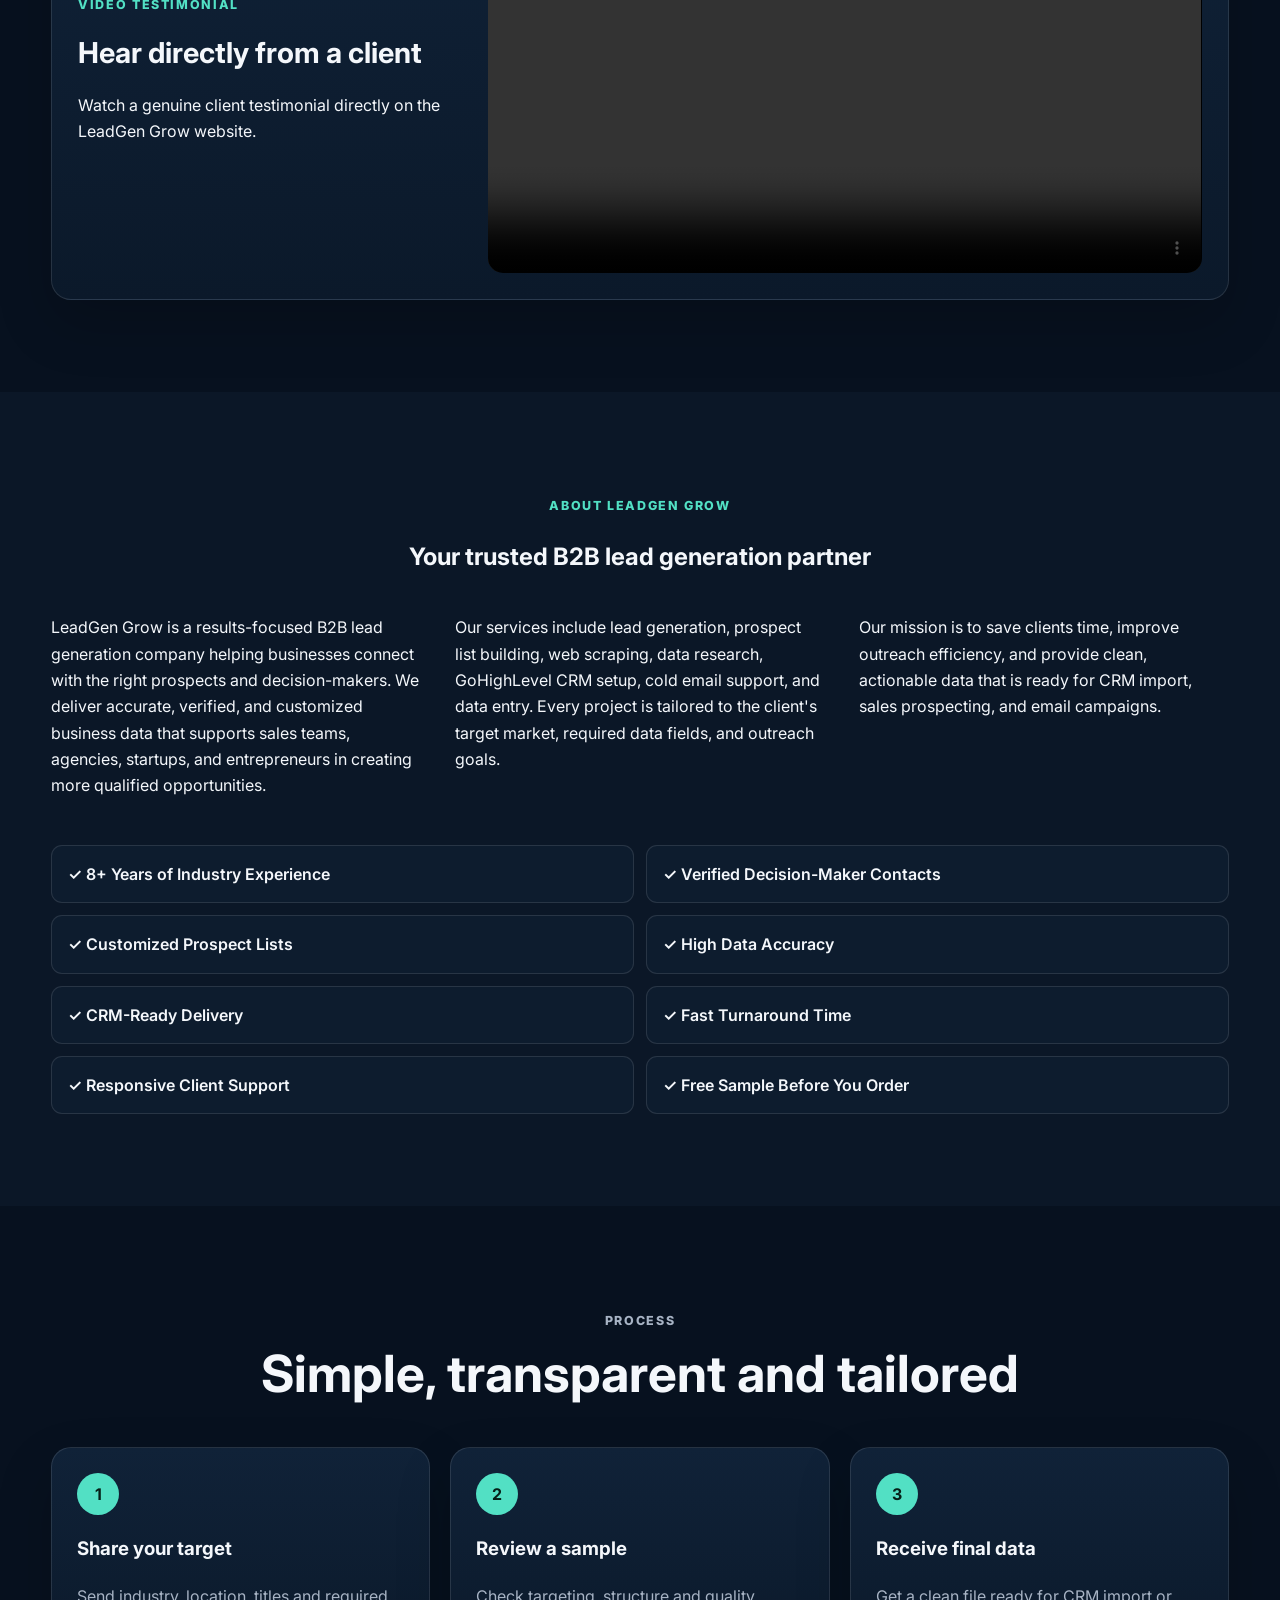
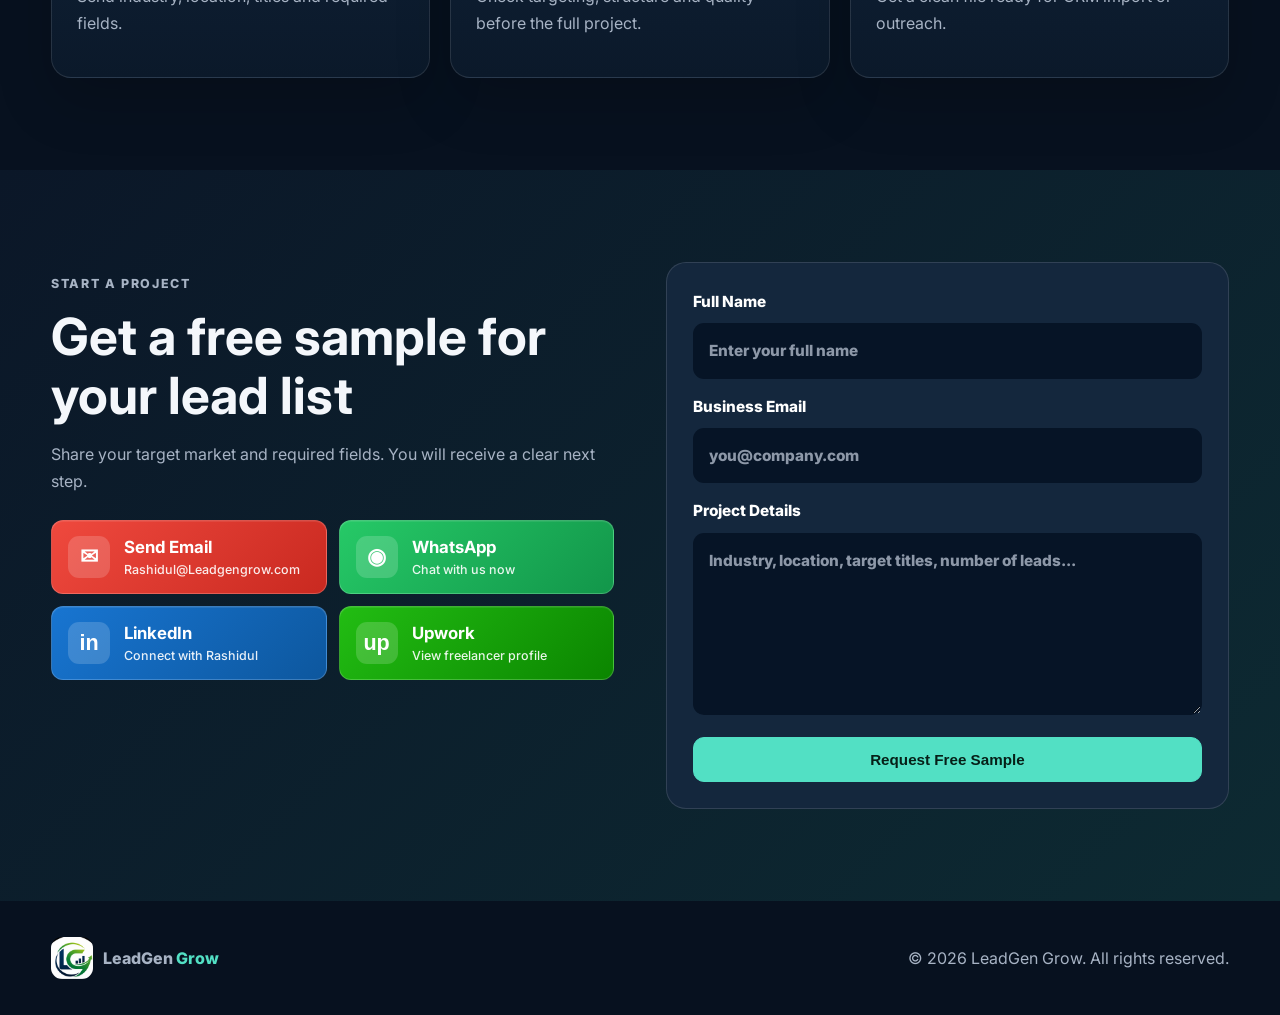
==== commit c9d488f8: "index.html" ====
--- a/index.html
+++ b/index.html
@@ -17,7 +17,7 @@
 <body>
 <div class="scroll-progress"><span></span></div>
 <header class="header"><div class="container nav-wrap">
-  <a class="logo" href="#home"><img src="assets/leadgengrow-logo-icon.png" alt="LeadGen Grow"><span>LeadGen<em>Grow</em></span></a>
+  <a class="logo" href="#home"><img src="assets/leadgengrow-logo-icon.png" alt="LeadGen Grow"><span>LeadGen <em>Grow</em></span></a>
   <button class="menu-btn" aria-label="Open menu" aria-expanded="false">☰</button>
   <nav class="nav"><a href="#home">Home</a><a href="#services">Services</a><a href="#portfolio">Portfolio</a><a href="#testimonials">Reviews</a><a href="#about">About</a><a href="team.html">Team</a><a class="nav-cta" href="#contact">Get a Free Sample</a></nav>
 </div></header>
@@ -65,6 +65,6 @@
   <button class="btn primary" type="submit">Request Free Sample</button>
 </form></div></section>
 </main>
-<footer><div class="container footer-row"><a class="logo" href="#home"><img src="assets/leadgengrow-logo-icon.png" alt=""><span>LeadGen<em>Grow</em></span></a><p>© 2026 LeadGen Grow. All rights reserved.</p></div></footer>
+<footer><div class="container footer-row"><a class="logo" href="#home"><img src="assets/leadgengrow-logo-icon.png" alt=""><span>LeadGen <em>Grow</em></span></a><p>© 2026 LeadGen Grow. All rights reserved.</p></div></footer>
 <button class="back-top" aria-label="Back to top">↑</button><script src="script.js"></script>
 </body></html>
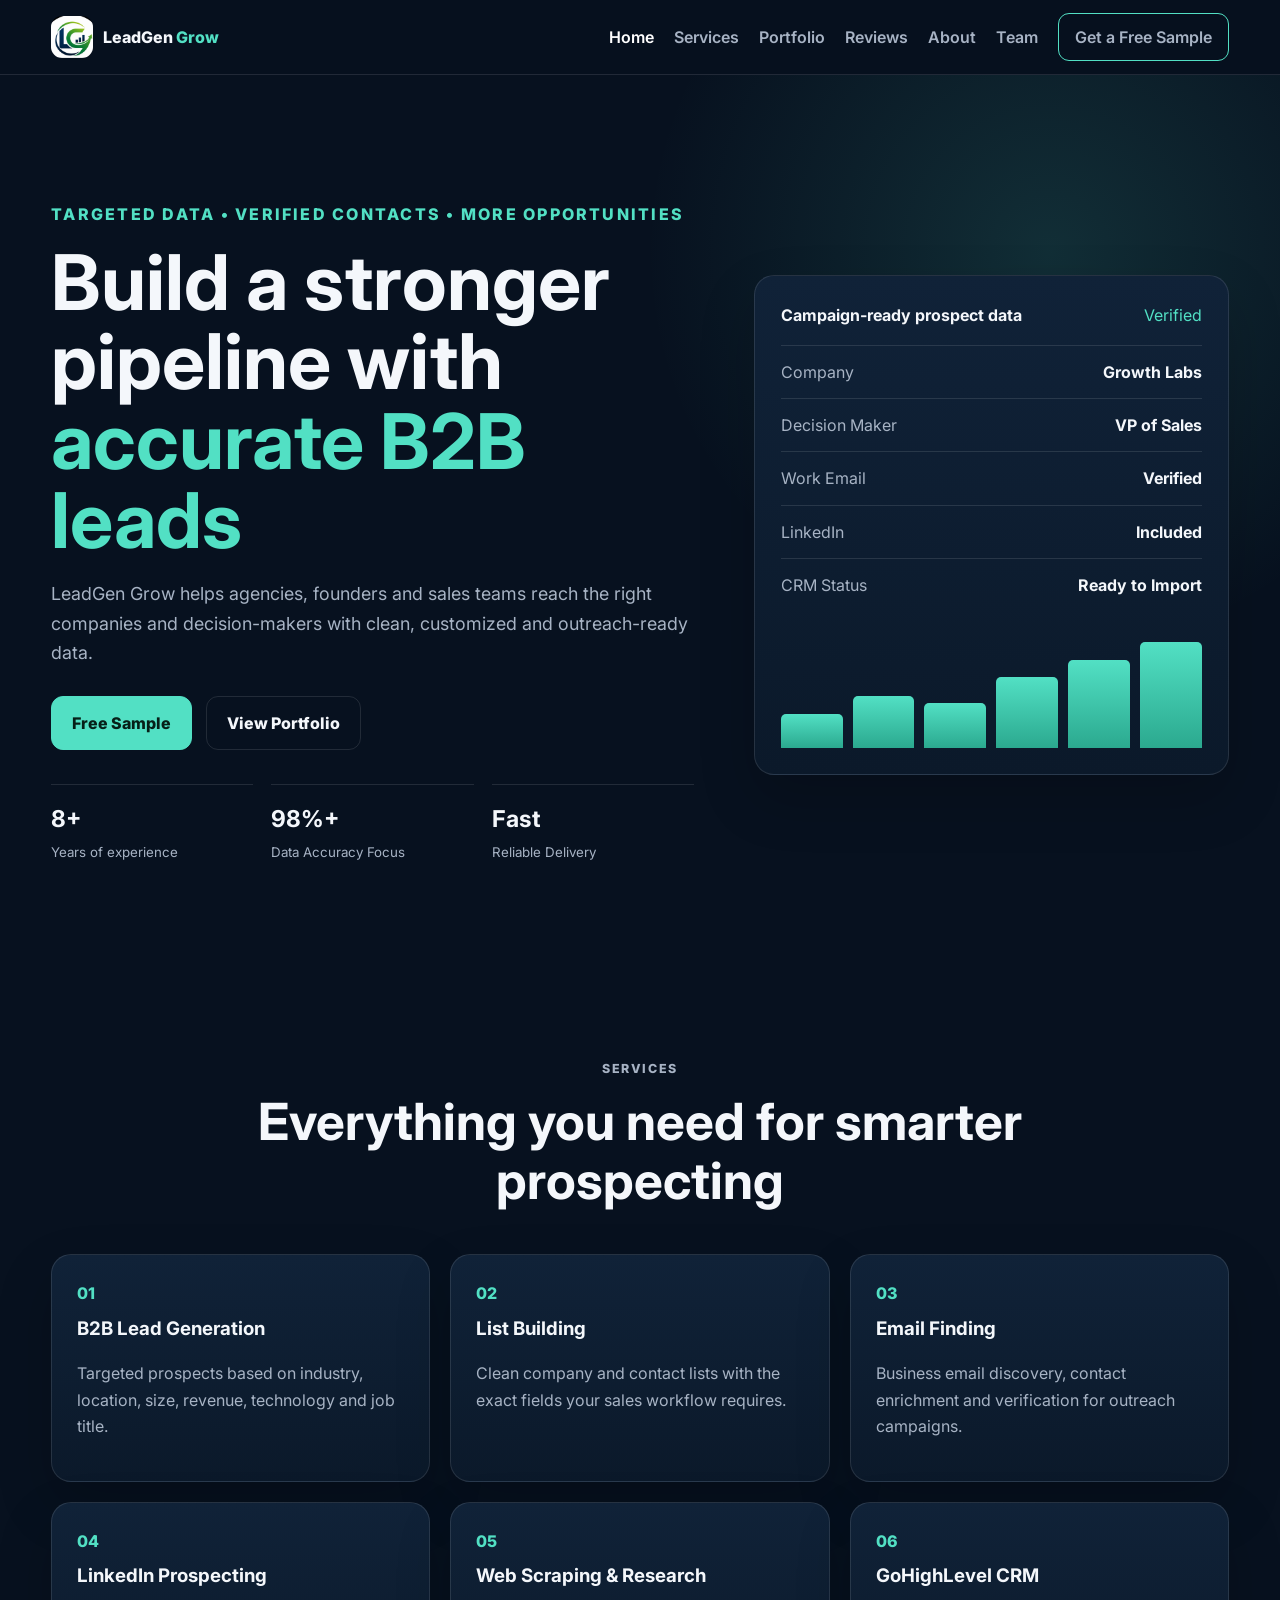
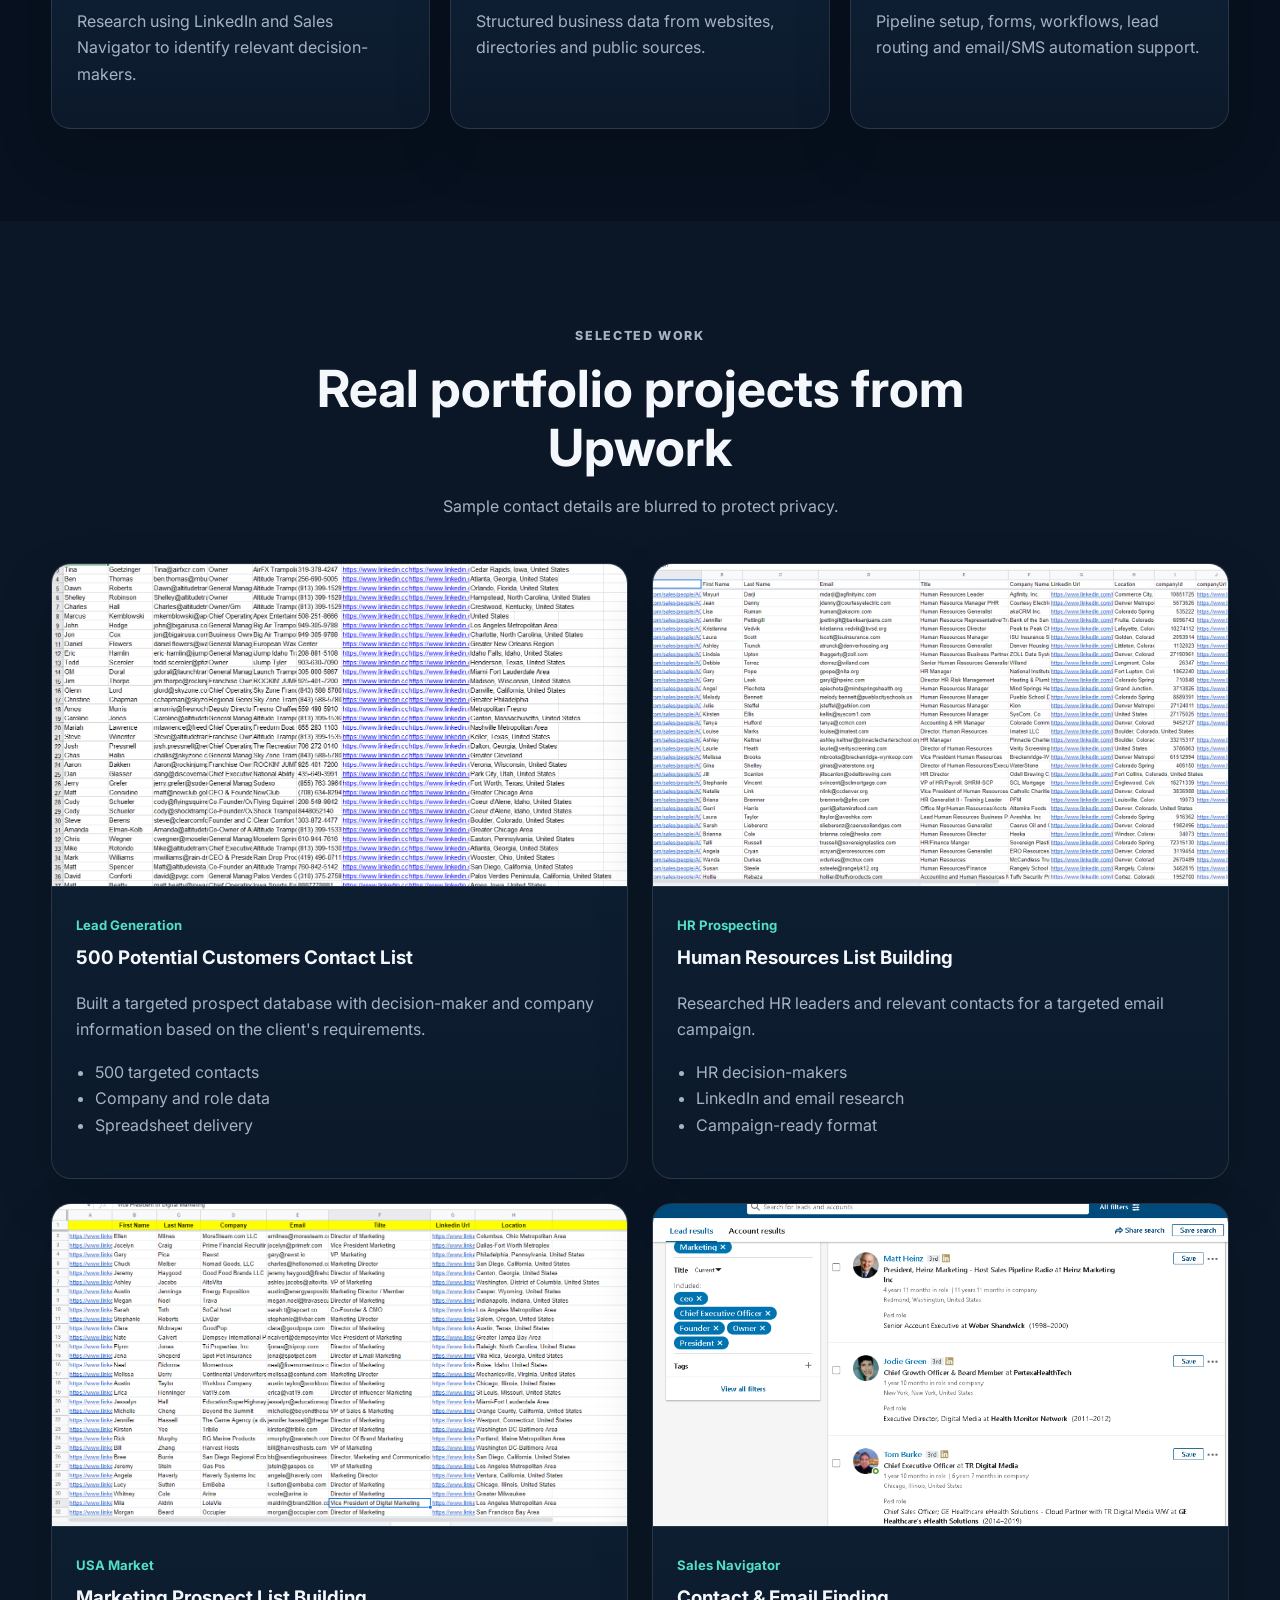
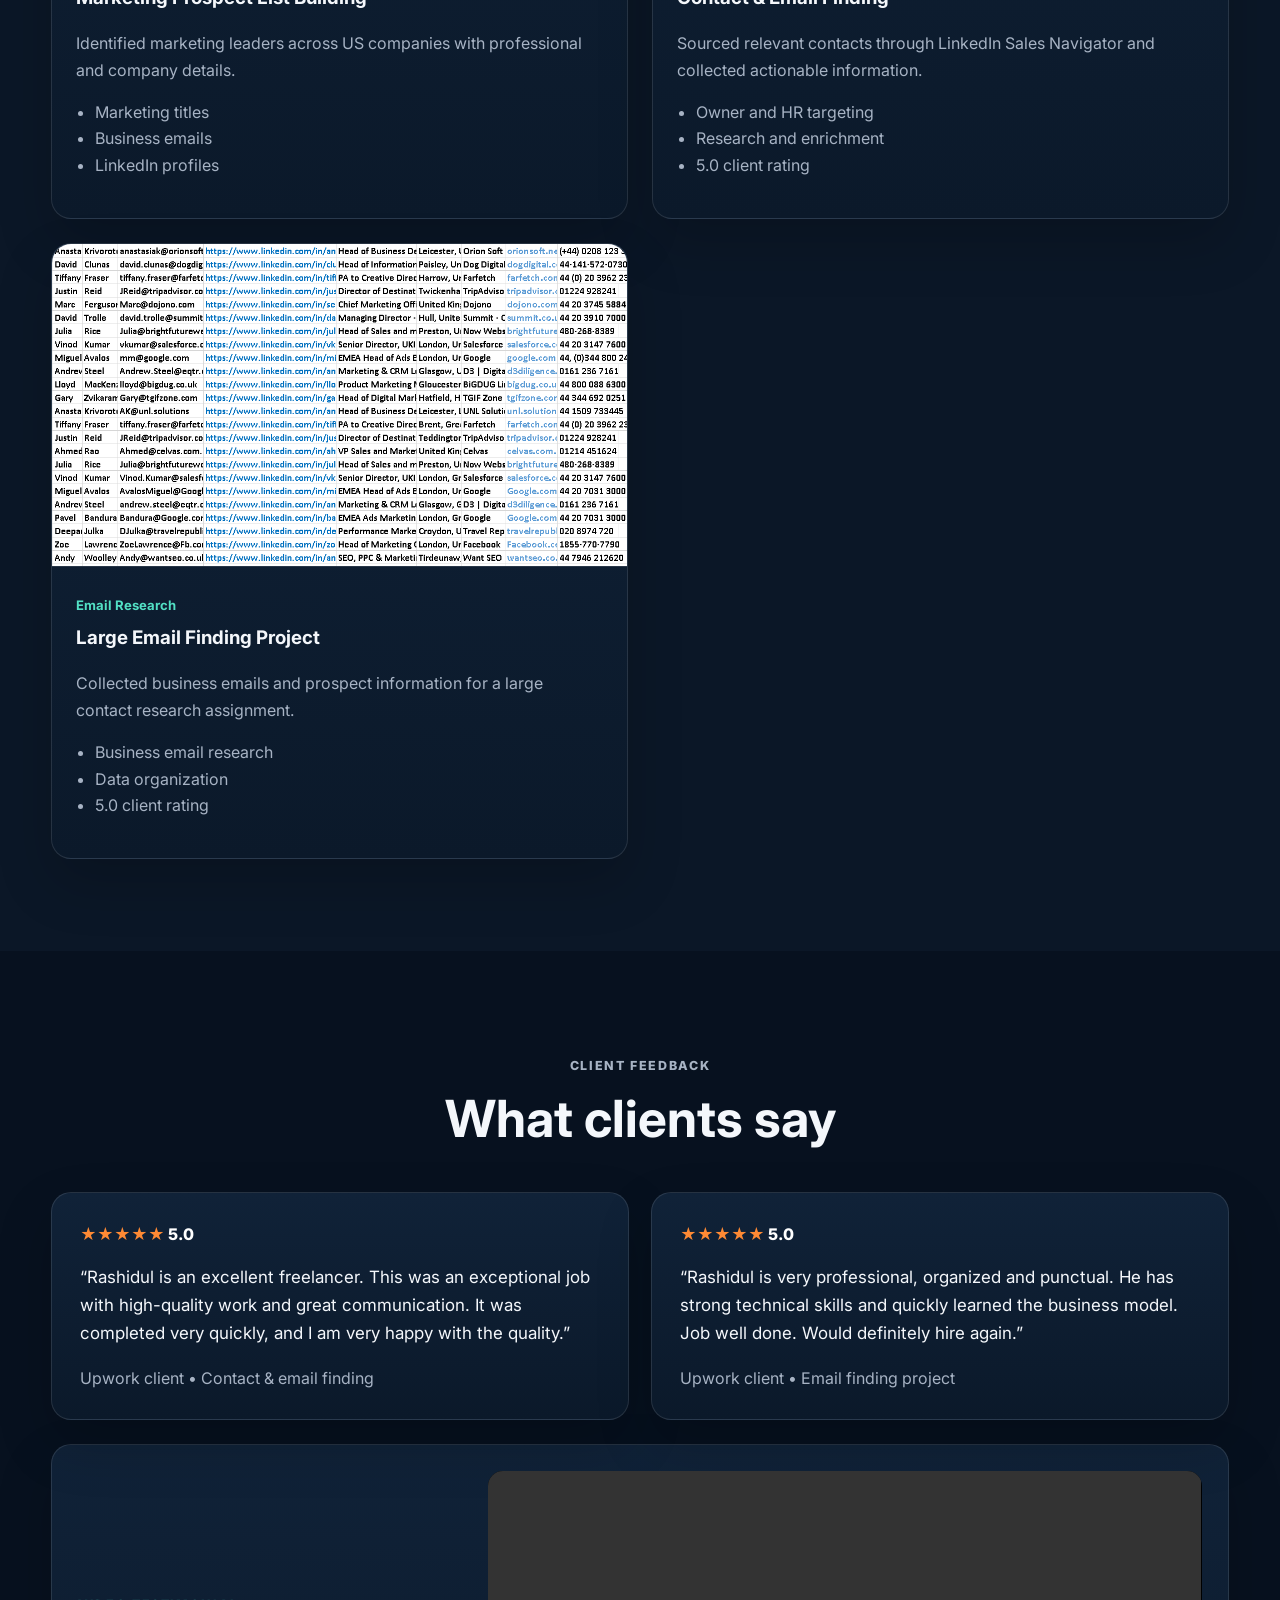
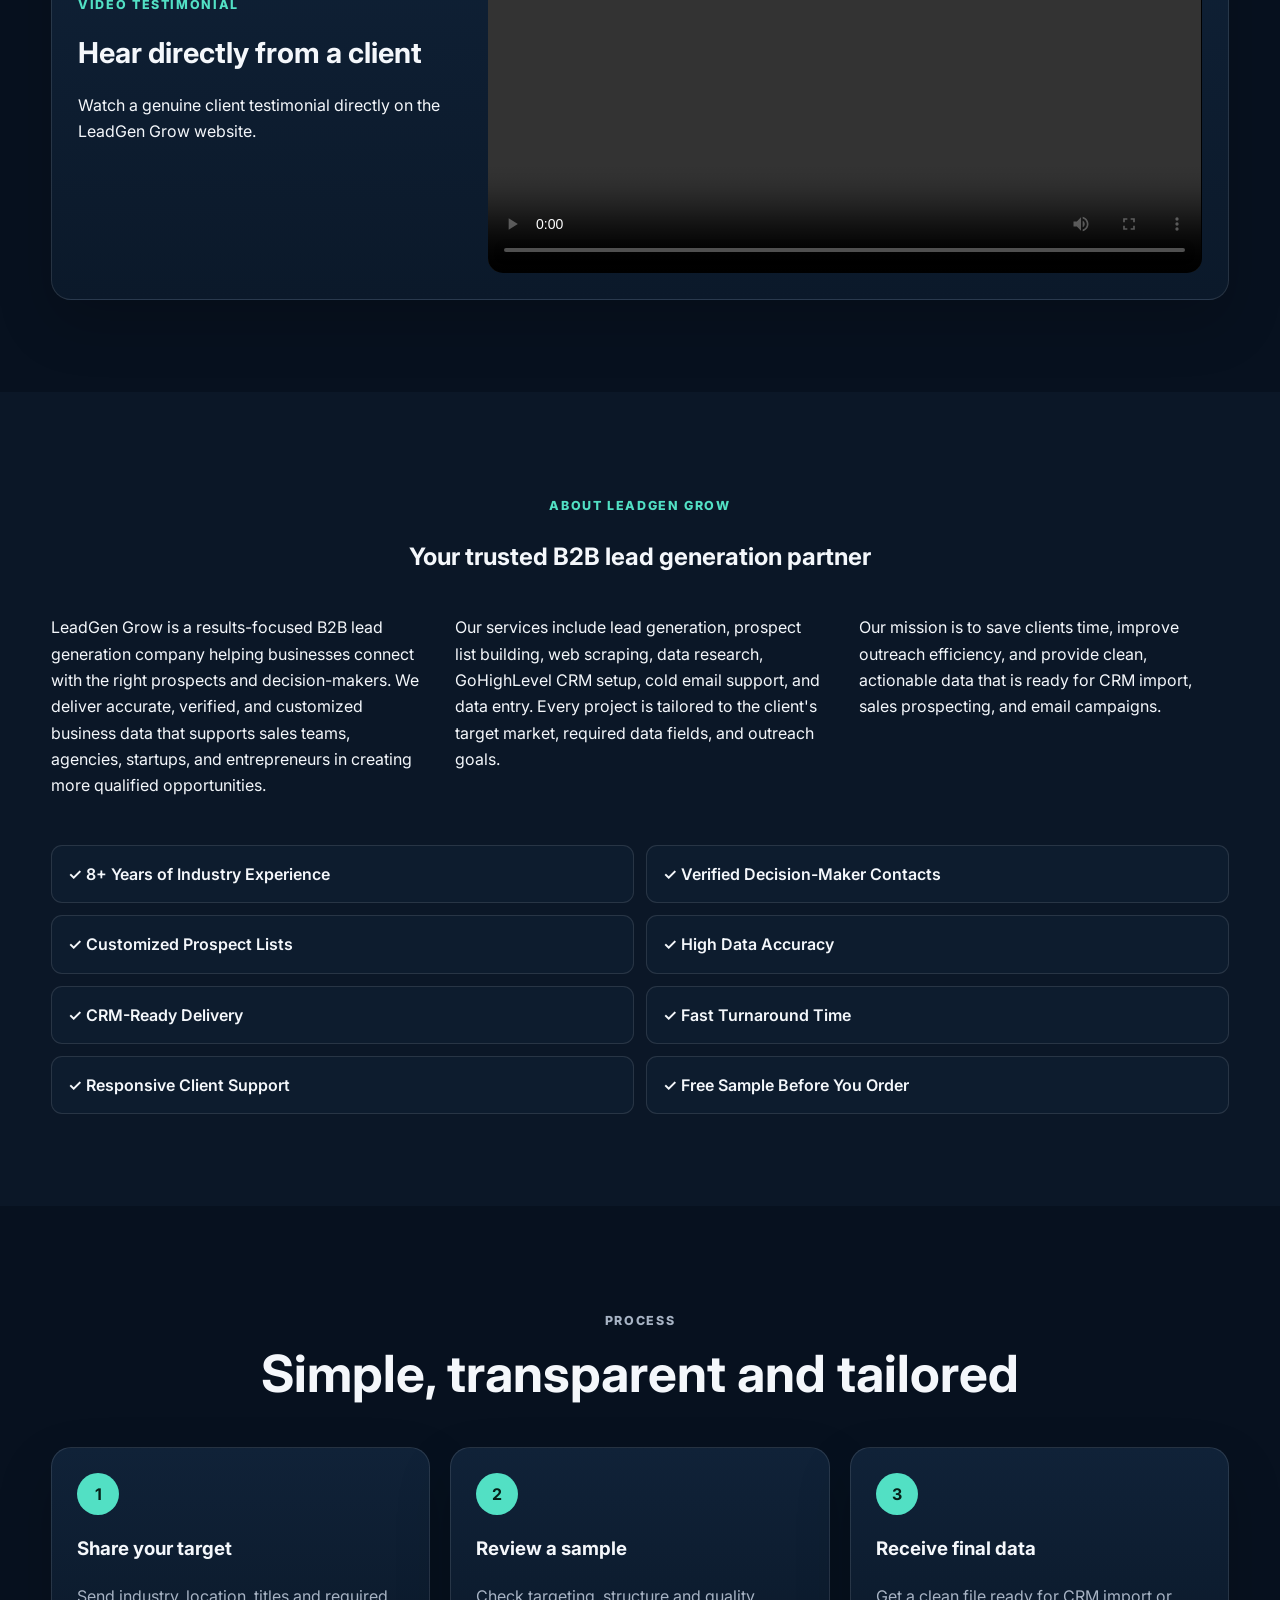
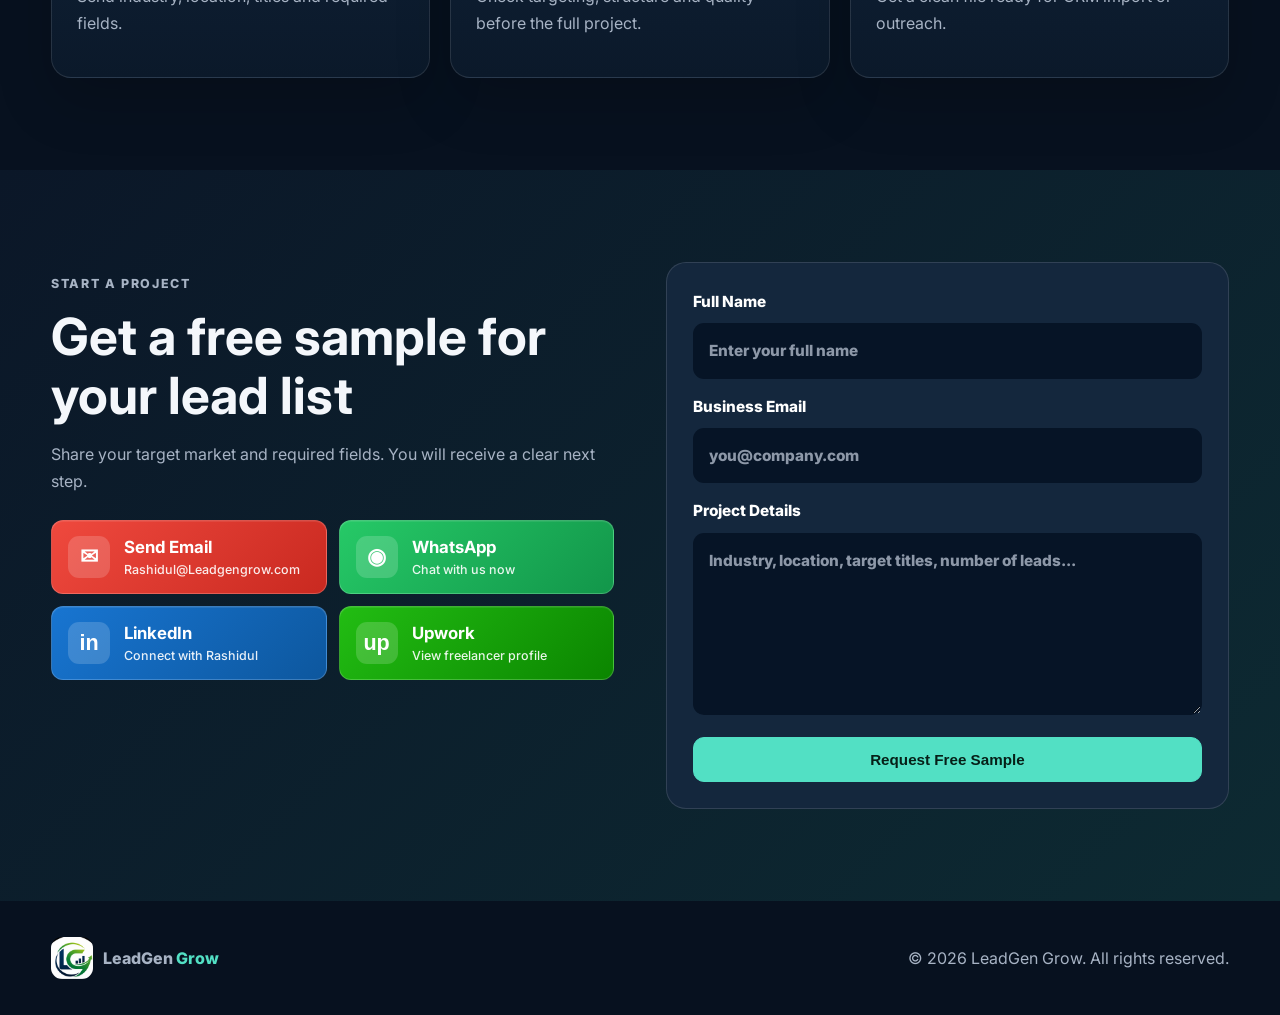
==== commit 59dc9309: "index.html" ====
--- a/index.html
+++ b/index.html
@@ -1,6 +1,15 @@
 <!DOCTYPE html>
 <html lang="en">
 <head>
+  <!-- Google tag (gtag.js) -->
+<script async src="https://www.googletagmanager.com/gtag/js?id=G-64V4TWD8JJ"></script>
+<script>
+  window.dataLayer = window.dataLayer || [];
+  function gtag(){dataLayer.push(arguments);}
+  gtag('js', new Date());
+
+  gtag('config', 'G-64V4TWD8JJ');
+</script>
   <meta charset="UTF-8">
   <meta name="viewport" content="width=device-width, initial-scale=1.0">
   <meta name="description" content="LeadGen Grow provides targeted B2B lead generation, list building, data research, email finding, web scraping and GoHighLevel CRM support.">
